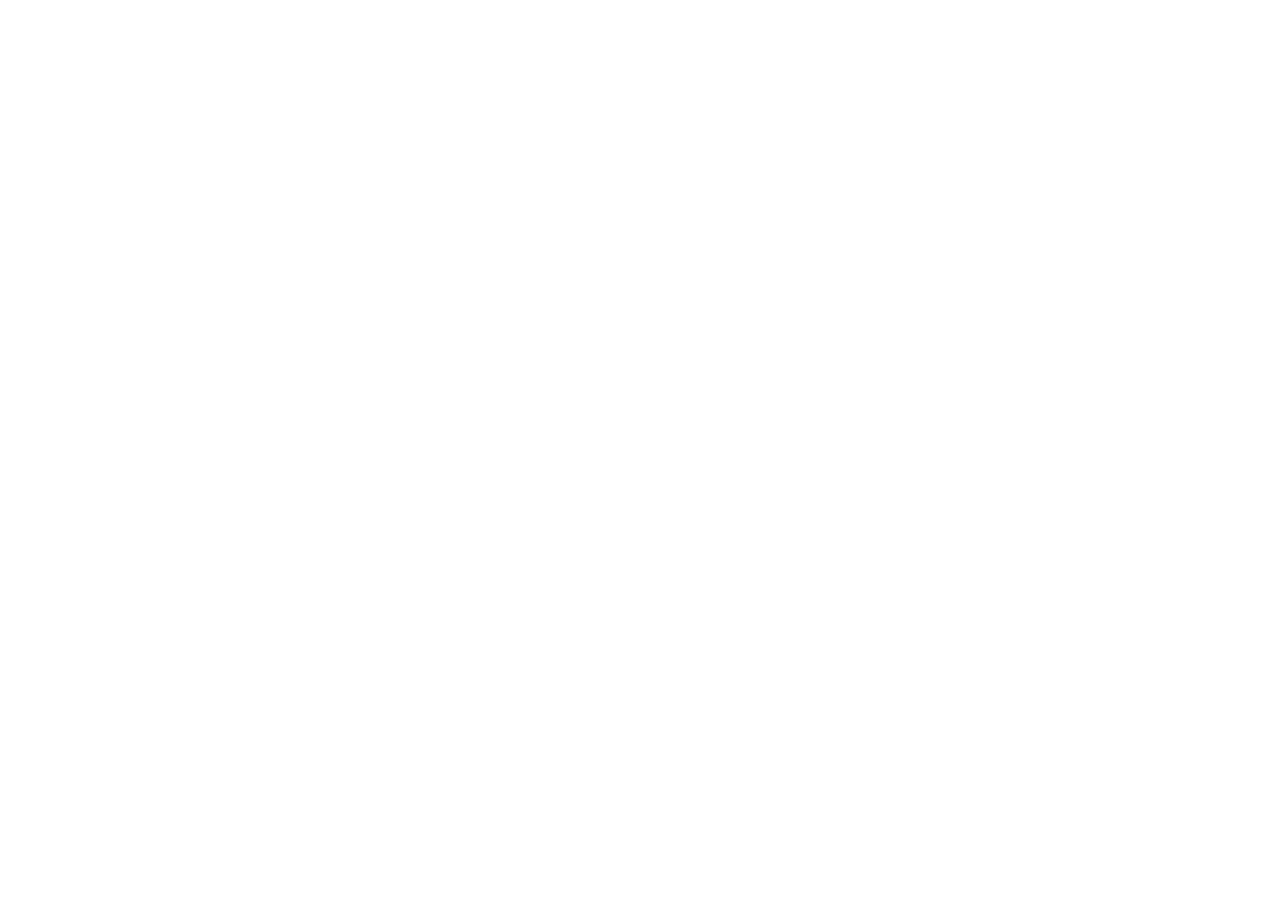
==== index.html @ 38465adb "project" ====
<!DOCTYPE html>
<html lang="en">
<head>
    <meta charset="UTF-8">
    <meta http-equiv="X-UA-Compatible" content="IE=edge">
    <meta name="viewport" content="width=device-width, initial-scale=1.0">
    <title>Document</title>
</head>
<body>
    
</body>
</html>
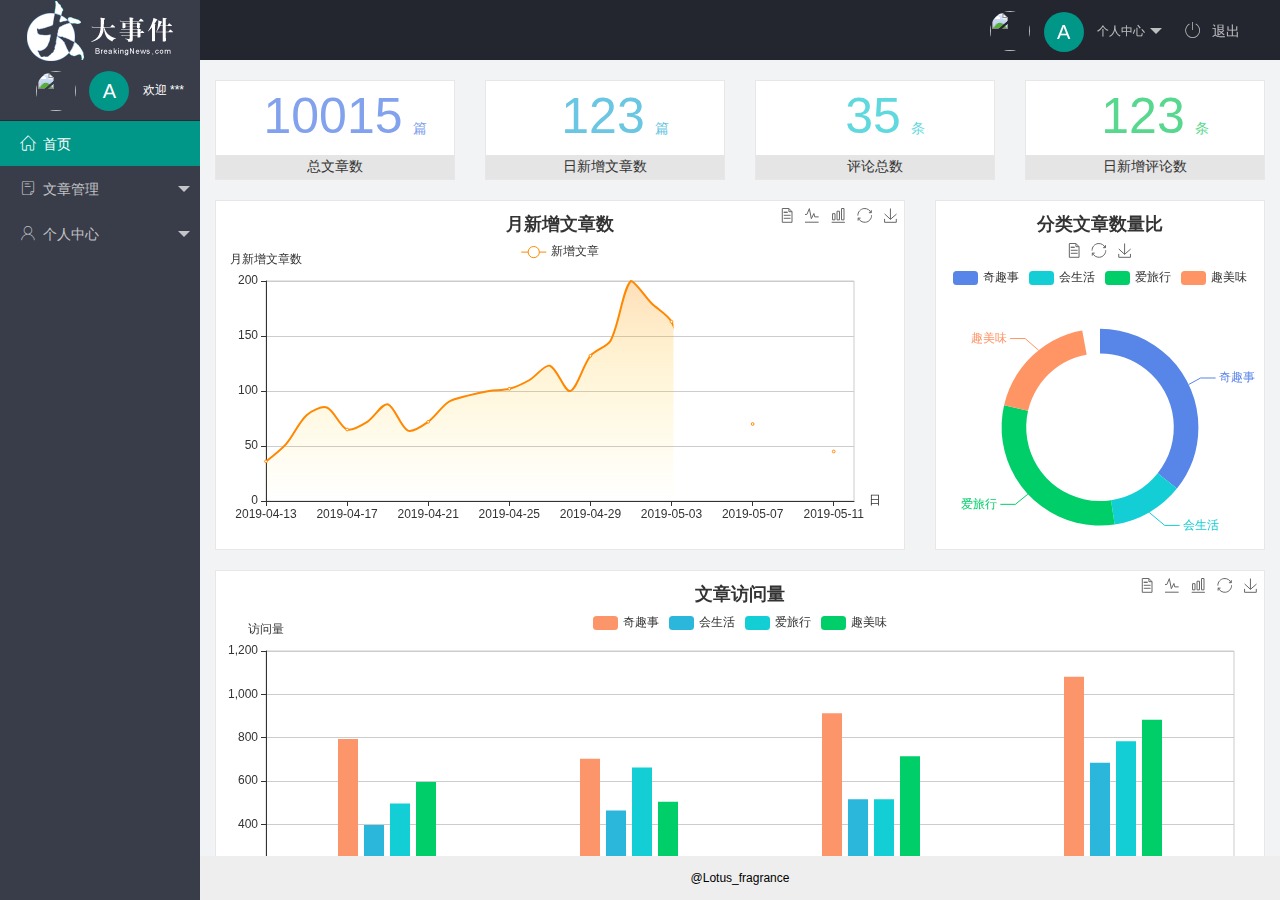
==== commit 6416d04b: "完成了主页功能的开发" ====
--- a/index.html
+++ b/index.html
@@ -1,12 +1,91 @@
 <!DOCTYPE html>
 <html lang="en">
+
 <head>
     <meta charset="UTF-8">
     <meta http-equiv="X-UA-Compatible" content="IE=edge">
     <meta name="viewport" content="width=device-width, initial-scale=1.0">
     <title>Document</title>
+    <link rel="stylesheet" href="./assets/lib/layui/css/layui.css">
+    <link rel="stylesheet" href="./assets/css/index.css">
+    <link rel="stylesheet" href="./assets/fonts/iconfont.css">
 </head>
+
 <body>
-    
+    <div class="layui-layout layui-layout-admin">
+        <div class="layui-header">
+            <div class="layui-logo layui-hide-xs layui-bg-black">
+                <img src="./assets/images/logo.png" alt="">
+            </div>
+            <ul class="layui-nav layui-layout-right">
+                <li class="layui-nav-item layui-hide layui-show-md-inline-block">
+                    <a href="javascript:;" class="userinfo">
+                        <img src="//tva1.sinaimg.cn/crop.0.0.118.118.180/5db11ff4gw1e77d3nqrv8j203b03cweg.jpg"
+                            class="layui-nav-img">
+                        <span class="text-avatar">A</span>
+                        个人中心
+                    </a>
+                    <dl class="layui-nav-child">
+                        <dd><a href="">基本资料</a></dd>
+                        <dd><a href="">更换图像</a></dd>
+                        <dd><a href="">重置密码</a></dd>
+                    </dl>
+                </li>
+                <li class="layui-nav-item" lay-header-event="menuRight" lay-unselect>
+                    <a href="javascript:;" id="rem_login">
+                        <span class="iconfont icon-tuichu"></span>
+                        退出
+                    </a>
+                </li>
+            </ul>
+        </div>
+        <div class="layui-side layui-bg-black">
+            <div class="layui-side-scroll">
+                <!-- 左侧导航区域（可配合layui已有的垂直导航） -->
+                <div class="userinfo">
+                    <img src="http://t.cn/RCzsdCq" class="layui-nav-img" />
+                    <span class="text-avatar">A</span>
+                    <span id="welcome">欢迎 ***</span>
+                </div>
+                <ul class="layui-nav layui-nav-tree" lay-shrink="all">
+                    <li class="layui-nav-item layui-this"><a href="./home/dashboard.html" target="fm"><span
+                                class="iconfont icon-home"></span>首页</a>
+                    </li>
+                    <li class="layui-nav-item">
+                        <a class="" href="javascript:;"><span class="iconfont icon-16"></span>文章管理</a>
+                        <dl class="layui-nav-child">
+                            <dd><a href="javascript:;"><i class="layui-icon layui-icon-app"></i>文章分类</a></dd>
+                            <dd><a href="javascript:;"><i class="layui-icon layui-icon-app"></i>文章列表</a></dd>
+                            <dd><a href="javascript:;"><i class="layui-icon layui-icon-app"></i>发布文章</a></dd>
+                        </dl>
+                    </li>
+                    <li class="layui-nav-item">
+                        <a href="javascript:;"><span class="iconfont icon-user"></span>个人中心</a>
+                        <dl class="layui-nav-child">
+                            <dd><a href="javascript:;"><i class="layui-icon layui-icon-app"></i>基本资料</a></dd>
+                            <dd><a href="javascript:;"><i class="layui-icon layui-icon-app"></i>更换图像</a></dd>
+                            <dd><a href="javascript:;"><i class="layui-icon layui-icon-app"></i>重置密码</a></dd>
+
+                        </dl>
+                    </li>
+                </ul>
+            </div>
+        </div>
+
+        <div class="layui-body">
+            <!-- 内容主体区域 -->
+            <iframe name="fm" src="./home/dashboard.html" frameborder="0"></iframe>
+        </div>
+
+        <div class="layui-footer">
+            <!-- 底部固定区域 -->
+            @Lotus_fragrance
+        </div>
+    </div>
+    <script src="./assets/lib/layui/layui.all.js"></script>
+    <script src="./assets/lib/jquery.js"></script>
+    <script src="./assets/js/baseAPI.js"></script>
+    <script src="./assets/js/index.js"></script>
 </body>
+
 </html>--- a/assets/lib/layui/css/layui.css
+++ b/assets/lib/layui/css/layui.css
@@ -0,0 +1,2 @@
+/** layui-v2.5.5 MIT License By https://www.layui.com */
+ .layui-inline,img{display:inline-block;vertical-align:middle}h1,h2,h3,h4,h5,h6{font-weight:400}.layui-edge,.layui-header,.layui-inline,.layui-main{position:relative}.layui-body,.layui-edge,.layui-elip{overflow:hidden}.layui-btn,.layui-edge,.layui-inline,img{vertical-align:middle}.layui-btn,.layui-disabled,.layui-icon,.layui-unselect{-moz-user-select:none;-webkit-user-select:none;-ms-user-select:none}.layui-elip,.layui-form-checkbox span,.layui-form-pane .layui-form-label{text-overflow:ellipsis;white-space:nowrap}.layui-breadcrumb,.layui-tree-btnGroup{visibility:hidden}blockquote,body,button,dd,div,dl,dt,form,h1,h2,h3,h4,h5,h6,input,li,ol,p,pre,td,textarea,th,ul{margin:0;padding:0;-webkit-tap-highlight-color:rgba(0,0,0,0)}a:active,a:hover{outline:0}img{border:none}li{list-style:none}table{border-collapse:collapse;border-spacing:0}h4,h5,h6{font-size:100%}button,input,optgroup,option,select,textarea{font-family:inherit;font-size:inherit;font-style:inherit;font-weight:inherit;outline:0}pre{white-space:pre-wrap;white-space:-moz-pre-wrap;white-space:-pre-wrap;white-space:-o-pre-wrap;word-wrap:break-word}body{line-height:24px;font:14px Helvetica Neue,Helvetica,PingFang SC,Tahoma,Arial,sans-serif}hr{height:1px;margin:10px 0;border:0;clear:both}a{color:#333;text-decoration:none}a:hover{color:#777}a cite{font-style:normal;*cursor:pointer}.layui-border-box,.layui-border-box *{box-sizing:border-box}.layui-box,.layui-box *{box-sizing:content-box}.layui-clear{clear:both;*zoom:1}.layui-clear:after{content:'\20';clear:both;*zoom:1;display:block;height:0}.layui-inline{*display:inline;*zoom:1}.layui-edge{display:inline-block;width:0;height:0;border-width:6px;border-style:dashed;border-color:transparent}.layui-edge-top{top:-4px;border-bottom-color:#999;border-bottom-style:solid}.layui-edge-right{border-left-color:#999;border-left-style:solid}.layui-edge-bottom{top:2px;border-top-color:#999;border-top-style:solid}.layui-edge-left{border-right-color:#999;border-right-style:solid}.layui-disabled,.layui-disabled:hover{color:#d2d2d2!important;cursor:not-allowed!important}.layui-circle{border-radius:100%}.layui-show{display:block!important}.layui-hide{display:none!important}@font-face{font-family:layui-icon;src:url(../font/iconfont.eot?v=250);src:url(../font/iconfont.eot?v=250#iefix) format('embedded-opentype'),url(../font/iconfont.woff2?v=250) format('woff2'),url(../font/iconfont.woff?v=250) format('woff'),url(../font/iconfont.ttf?v=250) format('truetype'),url(../font/iconfont.svg?v=250#layui-icon) format('svg')}.layui-icon{font-family:layui-icon!important;font-size:16px;font-style:normal;-webkit-font-smoothing:antialiased;-moz-osx-font-smoothing:grayscale}.layui-icon-reply-fill:before{content:"\e611"}.layui-icon-set-fill:before{content:"\e614"}.layui-icon-menu-fill:before{content:"\e60f"}.layui-icon-search:before{content:"\e615"}.layui-icon-share:before{content:"\e641"}.layui-icon-set-sm:before{content:"\e620"}.layui-icon-engine:before{content:"\e628"}.layui-icon-close:before{content:"\1006"}.layui-icon-close-fill:before{content:"\1007"}.layui-icon-chart-screen:before{content:"\e629"}.layui-icon-star:before{content:"\e600"}.layui-icon-circle-dot:before{content:"\e617"}.layui-icon-chat:before{content:"\e606"}.layui-icon-release:before{content:"\e609"}.layui-icon-list:before{content:"\e60a"}.layui-icon-chart:before{content:"\e62c"}.layui-icon-ok-circle:before{content:"\1005"}.layui-icon-layim-theme:before{content:"\e61b"}.layui-icon-table:before{content:"\e62d"}.layui-icon-right:before{content:"\e602"}.layui-icon-left:before{content:"\e603"}.layui-icon-cart-simple:before{content:"\e698"}.layui-icon-face-cry:before{content:"\e69c"}.layui-icon-face-smile:before{content:"\e6af"}.layui-icon-survey:before{content:"\e6b2"}.layui-icon-tree:before{content:"\e62e"}.layui-icon-upload-circle:before{content:"\e62f"}.layui-icon-add-circle:before{content:"\e61f"}.layui-icon-download-circle:before{content:"\e601"}.layui-icon-templeate-1:before{content:"\e630"}.layui-icon-util:before{content:"\e631"}.layui-icon-face-surprised:before{content:"\e664"}.layui-icon-edit:before{content:"\e642"}.layui-icon-speaker:before{content:"\e645"}.layui-icon-down:before{content:"\e61a"}.layui-icon-file:before{content:"\e621"}.layui-icon-layouts:before{content:"\e632"}.layui-icon-rate-half:before{content:"\e6c9"}.layui-icon-add-circle-fine:before{content:"\e608"}.layui-icon-prev-circle:before{content:"\e633"}.layui-icon-read:before{content:"\e705"}.layui-icon-404:before{content:"\e61c"}.layui-icon-carousel:before{content:"\e634"}.layui-icon-help:before{content:"\e607"}.layui-icon-code-circle:before{content:"\e635"}.layui-icon-water:before{content:"\e636"}.layui-icon-username:before{content:"\e66f"}.layui-icon-find-fill:before{content:"\e670"}.layui-icon-about:before{content:"\e60b"}.layui-icon-location:before{content:"\e715"}.layui-icon-up:before{content:"\e619"}.layui-icon-pause:before{content:"\e651"}.layui-icon-date:before{content:"\e637"}.layui-icon-layim-uploadfile:before{content:"\e61d"}.layui-icon-delete:before{content:"\e640"}.layui-icon-play:before{content:"\e652"}.layui-icon-top:before{content:"\e604"}.layui-icon-friends:before{content:"\e612"}.layui-icon-refresh-3:before{content:"\e9aa"}.layui-icon-ok:before{content:"\e605"}.layui-icon-layer:before{content:"\e638"}.layui-icon-face-smile-fine:before{content:"\e60c"}.layui-icon-dollar:before{content:"\e659"}.layui-icon-group:before{content:"\e613"}.layui-icon-layim-download:before{content:"\e61e"}.layui-icon-picture-fine:before{content:"\e60d"}.layui-icon-link:before{content:"\e64c"}.layui-icon-diamond:before{content:"\e735"}.layui-icon-log:before{content:"\e60e"}.layui-icon-rate-solid:before{content:"\e67a"}.layui-icon-fonts-del:before{content:"\e64f"}.layui-icon-unlink:before{content:"\e64d"}.layui-icon-fonts-clear:before{content:"\e639"}.layui-icon-triangle-r:before{content:"\e623"}.layui-icon-circle:before{content:"\e63f"}.layui-icon-radio:before{content:"\e643"}.layui-icon-align-center:before{content:"\e647"}.layui-icon-align-right:before{content:"\e648"}.layui-icon-align-left:before{content:"\e649"}.layui-icon-loading-1:before{content:"\e63e"}.layui-icon-return:before{content:"\e65c"}.layui-icon-fonts-strong:before{content:"\e62b"}.layui-icon-upload:before{content:"\e67c"}.layui-icon-dialogue:before{content:"\e63a"}.layui-icon-video:before{content:"\e6ed"}.layui-icon-headset:before{content:"\e6fc"}.layui-icon-cellphone-fine:before{content:"\e63b"}.layui-icon-add-1:before{content:"\e654"}.layui-icon-face-smile-b:before{content:"\e650"}.layui-icon-fonts-html:before{content:"\e64b"}.layui-icon-form:before{content:"\e63c"}.layui-icon-cart:before{content:"\e657"}.layui-icon-camera-fill:before{content:"\e65d"}.layui-icon-tabs:before{content:"\e62a"}.layui-icon-fonts-code:before{content:"\e64e"}.layui-icon-fire:before{content:"\e756"}.layui-icon-set:before{content:"\e716"}.layui-icon-fonts-u:before{content:"\e646"}.layui-icon-triangle-d:before{content:"\e625"}.layui-icon-tips:before{content:"\e702"}.layui-icon-picture:before{content:"\e64a"}.layui-icon-more-vertical:before{content:"\e671"}.layui-icon-flag:before{content:"\e66c"}.layui-icon-loading:before{content:"\e63d"}.layui-icon-fonts-i:before{content:"\e644"}.layui-icon-refresh-1:before{content:"\e666"}.layui-icon-rmb:before{content:"\e65e"}.layui-icon-home:before{content:"\e68e"}.layui-icon-user:before{content:"\e770"}.layui-icon-notice:before{content:"\e667"}.layui-icon-login-weibo:before{content:"\e675"}.layui-icon-voice:before{content:"\e688"}.layui-icon-upload-drag:before{content:"\e681"}.layui-icon-login-qq:before{content:"\e676"}.layui-icon-snowflake:before{content:"\e6b1"}.layui-icon-file-b:before{content:"\e655"}.layui-icon-template:before{content:"\e663"}.layui-icon-auz:before{content:"\e672"}.layui-icon-console:before{content:"\e665"}.layui-icon-app:before{content:"\e653"}.layui-icon-prev:before{content:"\e65a"}.layui-icon-website:before{content:"\e7ae"}.layui-icon-next:before{content:"\e65b"}.layui-icon-component:before{content:"\e857"}.layui-icon-more:before{content:"\e65f"}.layui-icon-login-wechat:before{content:"\e677"}.layui-icon-shrink-right:before{content:"\e668"}.layui-icon-spread-left:before{content:"\e66b"}.layui-icon-camera:before{content:"\e660"}.layui-icon-note:before{content:"\e66e"}.layui-icon-refresh:before{content:"\e669"}.layui-icon-female:before{content:"\e661"}.layui-icon-male:before{content:"\e662"}.layui-icon-password:before{content:"\e673"}.layui-icon-senior:before{content:"\e674"}.layui-icon-theme:before{content:"\e66a"}.layui-icon-tread:before{content:"\e6c5"}.layui-icon-praise:before{content:"\e6c6"}.layui-icon-star-fill:before{content:"\e658"}.layui-icon-rate:before{content:"\e67b"}.layui-icon-template-1:before{content:"\e656"}.layui-icon-vercode:before{content:"\e679"}.layui-icon-cellphone:before{content:"\e678"}.layui-icon-screen-full:before{content:"\e622"}.layui-icon-screen-restore:before{content:"\e758"}.layui-icon-cols:before{content:"\e610"}.layui-icon-export:before{content:"\e67d"}.layui-icon-print:before{content:"\e66d"}.layui-icon-slider:before{content:"\e714"}.layui-icon-addition:before{content:"\e624"}.layui-icon-subtraction:before{content:"\e67e"}.layui-icon-service:before{content:"\e626"}.layui-icon-transfer:before{content:"\e691"}.layui-main{width:1140px;margin:0 auto}.layui-header{z-index:1000;height:60px}.layui-header a:hover{transition:all .5s;-webkit-transition:all .5s}.layui-side{position:fixed;left:0;top:0;bottom:0;z-index:999;width:200px;overflow-x:hidden}.layui-side-scroll{position:relative;width:220px;height:100%;overflow-x:hidden}.layui-body{position:absolute;left:200px;right:0;top:0;bottom:0;z-index:998;width:auto;overflow-y:auto;box-sizing:border-box}.layui-layout-body{overflow:hidden}.layui-layout-admin .layui-header{background-color:#23262E}.layui-layout-admin .layui-side{top:60px;width:200px;overflow-x:hidden}.layui-layout-admin .layui-body{position:fixed;top:60px;bottom:44px}.layui-layout-admin .layui-main{width:auto;margin:0 15px}.layui-layout-admin .layui-footer{position:fixed;left:200px;right:0;bottom:0;height:44px;line-height:44px;padding:0 15px;background-color:#eee}.layui-layout-admin .layui-logo{position:absolute;left:0;top:0;width:200px;height:100%;line-height:60px;text-align:center;color:#009688;font-size:16px}.layui-layout-admin .layui-header .layui-nav{background:0 0}.layui-layout-left{position:absolute!important;left:200px;top:0}.layui-layout-right{position:absolute!important;right:0;top:0}.layui-container{position:relative;margin:0 auto;padding:0 15px;box-sizing:border-box}.layui-fluid{position:relative;margin:0 auto;padding:0 15px}.layui-row:after,.layui-row:before{content:'';display:block;clear:both}.layui-col-lg1,.layui-col-lg10,.layui-col-lg11,.layui-col-lg12,.layui-col-lg2,.layui-col-lg3,.layui-col-lg4,.layui-col-lg5,.layui-col-lg6,.layui-col-lg7,.layui-col-lg8,.layui-col-lg9,.layui-col-md1,.layui-col-md10,.layui-col-md11,.layui-col-md12,.layui-col-md2,.layui-col-md3,.layui-col-md4,.layui-col-md5,.layui-col-md6,.layui-col-md7,.layui-col-md8,.layui-col-md9,.layui-col-sm1,.layui-col-sm10,.layui-col-sm11,.layui-col-sm12,.layui-col-sm2,.layui-col-sm3,.layui-col-sm4,.layui-col-sm5,.layui-col-sm6,.layui-col-sm7,.layui-col-sm8,.layui-col-sm9,.layui-col-xs1,.layui-col-xs10,.layui-col-xs11,.layui-col-xs12,.layui-col-xs2,.layui-col-xs3,.layui-col-xs4,.layui-col-xs5,.layui-col-xs6,.layui-col-xs7,.layui-col-xs8,.layui-col-xs9{position:relative;display:block;box-sizing:border-box}.layui-col-xs1,.layui-col-xs10,.layui-col-xs11,.layui-col-xs12,.layui-col-xs2,.layui-col-xs3,.layui-col-xs4,.layui-col-xs5,.layui-col-xs6,.layui-col-xs7,.layui-col-xs8,.layui-col-xs9{float:left}.layui-col-xs1{width:8.33333333%}.layui-col-xs2{width:16.66666667%}.layui-col-xs3{width:25%}.layui-col-xs4{width:33.33333333%}.layui-col-xs5{width:41.66666667%}.layui-col-xs6{width:50%}.layui-col-xs7{width:58.33333333%}.layui-col-xs8{width:66.66666667%}.layui-col-xs9{width:75%}.layui-col-xs10{width:83.33333333%}.layui-col-xs11{width:91.66666667%}.layui-col-xs12{width:100%}.layui-col-xs-offset1{margin-left:8.33333333%}.layui-col-xs-offset2{margin-left:16.66666667%}.layui-col-xs-offset3{margin-left:25%}.layui-col-xs-offset4{margin-left:33.33333333%}.layui-col-xs-offset5{margin-left:41.66666667%}.layui-col-xs-offset6{margin-left:50%}.layui-col-xs-offset7{margin-left:58.33333333%}.layui-col-xs-offset8{margin-left:66.66666667%}.layui-col-xs-offset9{margin-left:75%}.layui-col-xs-offset10{margin-left:83.33333333%}.layui-col-xs-offset11{margin-left:91.66666667%}.layui-col-xs-offset12{margin-left:100%}@media screen and (max-width:768px){.layui-hide-xs{display:none!important}.layui-show-xs-block{display:block!important}.layui-show-xs-inline{display:inline!important}.layui-show-xs-inline-block{display:inline-block!important}}@media screen and (min-width:768px){.layui-container{width:750px}.layui-hide-sm{display:none!important}.layui-show-sm-block{display:block!important}.layui-show-sm-inline{display:inline!important}.layui-show-sm-inline-block{display:inline-block!important}.layui-col-sm1,.layui-col-sm10,.layui-col-sm11,.layui-col-sm12,.layui-col-sm2,.layui-col-sm3,.layui-col-sm4,.layui-col-sm5,.layui-col-sm6,.layui-col-sm7,.layui-col-sm8,.layui-col-sm9{float:left}.layui-col-sm1{width:8.33333333%}.layui-col-sm2{width:16.66666667%}.layui-col-sm3{width:25%}.layui-col-sm4{width:33.33333333%}.layui-col-sm5{width:41.66666667%}.layui-col-sm6{width:50%}.layui-col-sm7{width:58.33333333%}.layui-col-sm8{width:66.66666667%}.layui-col-sm9{width:75%}.layui-col-sm10{width:83.33333333%}.layui-col-sm11{width:91.66666667%}.layui-col-sm12{width:100%}.layui-col-sm-offset1{margin-left:8.33333333%}.layui-col-sm-offset2{margin-left:16.66666667%}.layui-col-sm-offset3{margin-left:25%}.layui-col-sm-offset4{margin-left:33.33333333%}.layui-col-sm-offset5{margin-left:41.66666667%}.layui-col-sm-offset6{margin-left:50%}.layui-col-sm-offset7{margin-left:58.33333333%}.layui-col-sm-offset8{margin-left:66.66666667%}.layui-col-sm-offset9{margin-left:75%}.layui-col-sm-offset10{margin-left:83.33333333%}.layui-col-sm-offset11{margin-left:91.66666667%}.layui-col-sm-offset12{margin-left:100%}}@media screen and (min-width:992px){.layui-container{width:970px}.layui-hide-md{display:none!important}.layui-show-md-block{display:block!important}.layui-show-md-inline{display:inline!important}.layui-show-md-inline-block{display:inline-block!important}.layui-col-md1,.layui-col-md10,.layui-col-md11,.layui-col-md12,.layui-col-md2,.layui-col-md3,.layui-col-md4,.layui-col-md5,.layui-col-md6,.layui-col-md7,.layui-col-md8,.layui-col-md9{float:left}.layui-col-md1{width:8.33333333%}.layui-col-md2{width:16.66666667%}.layui-col-md3{width:25%}.layui-col-md4{width:33.33333333%}.layui-col-md5{width:41.66666667%}.layui-col-md6{width:50%}.layui-col-md7{width:58.33333333%}.layui-col-md8{width:66.66666667%}.layui-col-md9{width:75%}.layui-col-md10{width:83.33333333%}.layui-col-md11{width:91.66666667%}.layui-col-md12{width:100%}.layui-col-md-offset1{margin-left:8.33333333%}.layui-col-md-offset2{margin-left:16.66666667%}.layui-col-md-offset3{margin-left:25%}.layui-col-md-offset4{margin-left:33.33333333%}.layui-col-md-offset5{margin-left:41.66666667%}.layui-col-md-offset6{margin-left:50%}.layui-col-md-offset7{margin-left:58.33333333%}.layui-col-md-offset8{margin-left:66.66666667%}.layui-col-md-offset9{margin-left:75%}.layui-col-md-offset10{margin-left:83.33333333%}.layui-col-md-offset11{margin-left:91.66666667%}.layui-col-md-offset12{margin-left:100%}}@media screen and (min-width:1200px){.layui-container{width:1170px}.layui-hide-lg{display:none!important}.layui-show-lg-block{display:block!important}.layui-show-lg-inline{display:inline!important}.layui-show-lg-inline-block{display:inline-block!important}.layui-col-lg1,.layui-col-lg10,.layui-col-lg11,.layui-col-lg12,.layui-col-lg2,.layui-col-lg3,.layui-col-lg4,.layui-col-lg5,.layui-col-lg6,.layui-col-lg7,.layui-col-lg8,.layui-col-lg9{float:left}.layui-col-lg1{width:8.33333333%}.layui-col-lg2{width:16.66666667%}.layui-col-lg3{width:25%}.layui-col-lg4{width:33.33333333%}.layui-col-lg5{width:41.66666667%}.layui-col-lg6{width:50%}.layui-col-lg7{width:58.33333333%}.layui-col-lg8{width:66.66666667%}.layui-col-lg9{width:75%}.layui-col-lg10{width:83.33333333%}.layui-col-lg11{width:91.66666667%}.layui-col-lg12{width:100%}.layui-col-lg-offset1{margin-left:8.33333333%}.layui-col-lg-offset2{margin-left:16.66666667%}.layui-col-lg-offset3{margin-left:25%}.layui-col-lg-offset4{margin-left:33.33333333%}.layui-col-lg-offset5{margin-left:41.66666667%}.layui-col-lg-offset6{margin-left:50%}.layui-col-lg-offset7{margin-left:58.33333333%}.layui-col-lg-offset8{margin-left:66.66666667%}.layui-col-lg-offset9{margin-left:75%}.layui-col-lg-offset10{margin-left:83.33333333%}.layui-col-lg-offset11{margin-left:91.66666667%}.layui-col-lg-offset12{margin-left:100%}}.layui-col-space1{margin:-.5px}.layui-col-space1>*{padding:.5px}.layui-col-space3{margin:-1.5px}.layui-col-space3>*{padding:1.5px}.layui-col-space5{margin:-2.5px}.layui-col-space5>*{padding:2.5px}.layui-col-space8{margin:-3.5px}.layui-col-space8>*{padding:3.5px}.layui-col-space10{margin:-5px}.layui-col-space10>*{padding:5px}.layui-col-space12{margin:-6px}.layui-col-space12>*{padding:6px}.layui-col-space15{margin:-7.5px}.layui-col-space15>*{padding:7.5px}.layui-col-space18{margin:-9px}.layui-col-space18>*{padding:9px}.layui-col-space20{margin:-10px}.layui-col-space20>*{padding:10px}.layui-col-space22{margin:-11px}.layui-col-space22>*{padding:11px}.layui-col-space25{margin:-12.5px}.layui-col-space25>*{padding:12.5px}.layui-col-space30{margin:-15px}.layui-col-space30>*{padding:15px}.layui-btn,.layui-input,.layui-select,.layui-textarea,.layui-upload-button{outline:0;-webkit-appearance:none;transition:all .3s;-webkit-transition:all .3s;box-sizing:border-box}.layui-elem-quote{margin-bottom:10px;padding:15px;line-height:22px;border-left:5px solid #009688;border-radius:0 2px 2px 0;background-color:#f2f2f2}.layui-quote-nm{border-style:solid;border-width:1px 1px 1px 5px;background:0 0}.layui-elem-field{margin-bottom:10px;padding:0;border-width:1px;border-style:solid}.layui-elem-field legend{margin-left:20px;padding:0 10px;font-size:20px;font-weight:300}.layui-field-title{margin:10px 0 20px;border-width:1px 0 0}.layui-field-box{padding:10px 15px}.layui-field-title .layui-field-box{padding:10px 0}.layui-progress{position:relative;height:6px;border-radius:20px;background-color:#e2e2e2}.layui-progress-bar{position:absolute;left:0;top:0;width:0;max-width:100%;height:6px;border-radius:20px;text-align:right;background-color:#5FB878;transition:all .3s;-webkit-transition:all .3s}.layui-progress-big,.layui-progress-big .layui-progress-bar{height:18px;line-height:18px}.layui-progress-text{position:relative;top:-20px;line-height:18px;font-size:12px;color:#666}.layui-progress-big .layui-progress-text{position:static;padding:0 10px;color:#fff}.layui-collapse{border-width:1px;border-style:solid;border-radius:2px}.layui-colla-content,.layui-colla-item{border-top-width:1px;border-top-style:solid}.layui-colla-item:first-child{border-top:none}.layui-colla-title{position:relative;height:42px;line-height:42px;padding:0 15px 0 35px;color:#333;background-color:#f2f2f2;cursor:pointer;font-size:14px;overflow:hidden}.layui-colla-content{display:none;padding:10px 15px;line-height:22px;color:#666}.layui-colla-icon{position:absolute;left:15px;top:0;font-size:14px}.layui-card{margin-bottom:15px;border-radius:2px;background-color:#fff;box-shadow:0 1px 2px 0 rgba(0,0,0,.05)}.layui-card:last-child{margin-bottom:0}.layui-card-header{position:relative;height:42px;line-height:42px;padding:0 15px;border-bottom:1px solid #f6f6f6;color:#333;border-radius:2px 2px 0 0;font-size:14px}.layui-bg-black,.layui-bg-blue,.layui-bg-cyan,.layui-bg-green,.layui-bg-orange,.layui-bg-red{color:#fff!important}.layui-card-body{position:relative;padding:10px 15px;line-height:24px}.layui-card-body[pad15]{padding:15px}.layui-card-body[pad20]{padding:20px}.layui-card-body .layui-table{margin:5px 0}.layui-card .layui-tab{margin:0}.layui-panel-window{position:relative;padding:15px;border-radius:0;border-top:5px solid #E6E6E6;background-color:#fff}.layui-auxiliar-moving{position:fixed;left:0;right:0;top:0;bottom:0;width:100%;height:100%;background:0 0;z-index:9999999999}.layui-form-label,.layui-form-mid,.layui-form-select,.layui-input-block,.layui-input-inline,.layui-textarea{position:relative}.layui-bg-red{background-color:#FF5722!important}.layui-bg-orange{background-color:#FFB800!important}.layui-bg-green{background-color:#009688!important}.layui-bg-cyan{background-color:#2F4056!important}.layui-bg-blue{background-color:#1E9FFF!important}.layui-bg-black{background-color:#393D49!important}.layui-bg-gray{background-color:#eee!important;color:#666!important}.layui-badge-rim,.layui-colla-content,.layui-colla-item,.layui-collapse,.layui-elem-field,.layui-form-pane .layui-form-item[pane],.layui-form-pane .layui-form-label,.layui-input,.layui-layedit,.layui-layedit-tool,.layui-quote-nm,.layui-select,.layui-tab-bar,.layui-tab-card,.layui-tab-title,.layui-tab-title .layui-this:after,.layui-textarea{border-color:#e6e6e6}.layui-timeline-item:before,hr{background-color:#e6e6e6}.layui-text{line-height:22px;font-size:14px;color:#666}.layui-text h1,.layui-text h2,.layui-text h3{font-weight:500;color:#333}.layui-text h1{font-size:30px}.layui-text h2{font-size:24px}.layui-text h3{font-size:18px}.layui-text a:not(.layui-btn){color:#01AAED}.layui-text a:not(.layui-btn):hover{text-decoration:underline}.layui-text ul{padding:5px 0 5px 15px}.layui-text ul li{margin-top:5px;list-style-type:disc}.layui-text em,.layui-word-aux{color:#999!important;padding:0 5px!important}.layui-btn{display:inline-block;height:38px;line-height:38px;padding:0 18px;background-color:#009688;color:#fff;white-space:nowrap;text-align:center;font-size:14px;border:none;border-radius:2px;cursor:pointer}.layui-btn:hover{opacity:.8;filter:alpha(opacity=80);color:#fff}.layui-btn:active{opacity:1;filter:alpha(opacity=100)}.layui-btn+.layui-btn{margin-left:10px}.layui-btn-container{font-size:0}.layui-btn-container .layui-btn{margin-right:10px;margin-bottom:10px}.layui-btn-container .layui-btn+.layui-btn{margin-left:0}.layui-table .layui-btn-container .layui-btn{margin-bottom:9px}.layui-btn-radius{border-radius:100px}.layui-btn .layui-icon{margin-right:3px;font-size:18px;vertical-align:bottom;vertical-align:middle\9}.layui-btn-primary{border:1px solid #C9C9C9;background-color:#fff;color:#555}.layui-btn-primary:hover{border-color:#009688;color:#333}.layui-btn-normal{background-color:#1E9FFF}.layui-btn-warm{background-color:#FFB800}.layui-btn-danger{background-color:#FF5722}.layui-btn-checked{background-color:#5FB878}.layui-btn-disabled,.layui-btn-disabled:active,.layui-btn-disabled:hover{border:1px solid #e6e6e6;background-color:#FBFBFB;color:#C9C9C9;cursor:not-allowed;opacity:1}.layui-btn-lg{height:44px;line-height:44px;padding:0 25px;font-size:16px}.layui-btn-sm{height:30px;line-height:30px;padding:0 10px;font-size:12px}.layui-btn-sm i{font-size:16px!important}.layui-btn-xs{height:22px;line-height:22px;padding:0 5px;font-size:12px}.layui-btn-xs i{font-size:14px!important}.layui-btn-group{display:inline-block;vertical-align:middle;font-size:0}.layui-btn-group .layui-btn{margin-left:0!important;margin-right:0!important;border-left:1px solid rgba(255,255,255,.5);border-radius:0}.layui-btn-group .layui-btn-primary{border-left:none}.layui-btn-group .layui-btn-primary:hover{border-color:#C9C9C9;color:#009688}.layui-btn-group .layui-btn:first-child{border-left:none;border-radius:2px 0 0 2px}.layui-btn-group .layui-btn-primary:first-child{border-left:1px solid #c9c9c9}.layui-btn-group .layui-btn:last-child{border-radius:0 2px 2px 0}.layui-btn-group .layui-btn+.layui-btn{margin-left:0}.layui-btn-group+.layui-btn-group{margin-left:10px}.layui-btn-fluid{width:100%}.layui-input,.layui-select,.layui-textarea{height:38px;line-height:1.3;line-height:38px\9;border-width:1px;border-style:solid;background-color:#fff;border-radius:2px}.layui-input::-webkit-input-placeholder,.layui-select::-webkit-input-placeholder,.layui-textarea::-webkit-input-placeholder{line-height:1.3}.layui-input,.layui-textarea{display:block;width:100%;padding-left:10px}.layui-input:hover,.layui-textarea:hover{border-color:#D2D2D2!important}.layui-input:focus,.layui-textarea:focus{border-color:#C9C9C9!important}.layui-textarea{min-height:100px;height:auto;line-height:20px;padding:6px 10px;resize:vertical}.layui-select{padding:0 10px}.layui-form input[type=checkbox],.layui-form input[type=radio],.layui-form select{display:none}.layui-form [lay-ignore]{display:initial}.layui-form-item{margin-bottom:15px;clear:both;*zoom:1}.layui-form-item:after{content:'\20';clear:both;*zoom:1;display:block;height:0}.layui-form-label{float:left;display:block;padding:9px 15px;width:80px;font-weight:400;line-height:20px;text-align:right}.layui-form-label-col{display:block;float:none;padding:9px 0;line-height:20px;text-align:left}.layui-form-item .layui-inline{margin-bottom:5px;margin-right:10px}.layui-input-block{margin-left:110px;min-height:36px}.layui-input-inline{display:inline-block;vertical-align:middle}.layui-form-item .layui-input-inline{float:left;width:190px;margin-right:10px}.layui-form-text .layui-input-inline{width:auto}.layui-form-mid{float:left;display:block;padding:9px 0!important;line-height:20px;margin-right:10px}.layui-form-danger+.layui-form-select .layui-input,.layui-form-danger:focus{border-color:#FF5722!important}.layui-form-select .layui-input{padding-right:30px;cursor:pointer}.layui-form-select .layui-edge{position:absolute;right:10px;top:50%;margin-top:-3px;cursor:pointer;border-width:6px;border-top-color:#c2c2c2;border-top-style:solid;transition:all .3s;-webkit-transition:all .3s}.layui-form-select dl{display:none;position:absolute;left:0;top:42px;padding:5px 0;z-index:899;min-width:100%;border:1px solid #d2d2d2;max-height:300px;overflow-y:auto;background-color:#fff;border-radius:2px;box-shadow:0 2px 4px rgba(0,0,0,.12);box-sizing:border-box}.layui-form-select dl dd,.layui-form-select dl dt{padding:0 10px;line-height:36px;white-space:nowrap;overflow:hidden;text-overflow:ellipsis}.layui-form-select dl dt{font-size:12px;color:#999}.layui-form-select dl dd{cursor:pointer}.layui-form-select dl dd:hover{background-color:#f2f2f2;-webkit-transition:.5s all;transition:.5s all}.layui-form-select .layui-select-group dd{padding-left:20px}.layui-form-select dl dd.layui-select-tips{padding-left:10px!important;color:#999}.layui-form-select dl dd.layui-this{background-color:#5FB878;color:#fff}.layui-form-checkbox,.layui-form-select dl dd.layui-disabled{background-color:#fff}.layui-form-selected dl{display:block}.layui-form-checkbox,.layui-form-checkbox *,.layui-form-switch{display:inline-block;vertical-align:middle}.layui-form-selected .layui-edge{margin-top:-9px;-webkit-transform:rotate(180deg);transform:rotate(180deg);margin-top:-3px\9}:root .layui-form-selected .layui-edge{margin-top:-9px\0/IE9}.layui-form-selectup dl{top:auto;bottom:42px}.layui-select-none{margin:5px 0;text-align:center;color:#999}.layui-select-disabled .layui-disabled{border-color:#eee!important}.layui-select-disabled .layui-edge{border-top-color:#d2d2d2}.layui-form-checkbox{position:relative;height:30px;line-height:30px;margin-right:10px;padding-right:30px;cursor:pointer;font-size:0;-webkit-transition:.1s linear;transition:.1s linear;box-sizing:border-box}.layui-form-checkbox span{padding:0 10px;height:100%;font-size:14px;border-radius:2px 0 0 2px;background-color:#d2d2d2;color:#fff;overflow:hidden}.layui-form-checkbox:hover span{background-color:#c2c2c2}.layui-form-checkbox i{position:absolute;right:0;top:0;width:30px;height:28px;border:1px solid #d2d2d2;border-left:none;border-radius:0 2px 2px 0;color:#fff;font-size:20px;text-align:center}.layui-form-checkbox:hover i{border-color:#c2c2c2;color:#c2c2c2}.layui-form-checked,.layui-form-checked:hover{border-color:#5FB878}.layui-form-checked span,.layui-form-checked:hover span{background-color:#5FB878}.layui-form-checked i,.layui-form-checked:hover i{color:#5FB878}.layui-form-item .layui-form-checkbox{margin-top:4px}.layui-form-checkbox[lay-skin=primary]{height:auto!important;line-height:normal!important;min-width:18px;min-height:18px;border:none!important;margin-right:0;padding-left:28px;padding-right:0;background:0 0}.layui-form-checkbox[lay-skin=primary] span{padding-left:0;padding-right:15px;line-height:18px;background:0 0;color:#666}.layui-form-checkbox[lay-skin=primary] i{right:auto;left:0;width:16px;height:16px;line-height:16px;border:1px solid #d2d2d2;font-size:12px;border-radius:2px;background-color:#fff;-webkit-transition:.1s linear;transition:.1s linear}.layui-form-checkbox[lay-skin=primary]:hover i{border-color:#5FB878;color:#fff}.layui-form-checked[lay-skin=primary] i{border-color:#5FB878!important;background-color:#5FB878;color:#fff}.layui-checkbox-disbaled[lay-skin=primary] span{background:0 0!important;color:#c2c2c2}.layui-checkbox-disbaled[lay-skin=primary]:hover i{border-color:#d2d2d2}.layui-form-item .layui-form-checkbox[lay-skin=primary]{margin-top:10px}.layui-form-switch{position:relative;height:22px;line-height:22px;min-width:35px;padding:0 5px;margin-top:8px;border:1px solid #d2d2d2;border-radius:20px;cursor:pointer;background-color:#fff;-webkit-transition:.1s linear;transition:.1s linear}.layui-form-switch i{position:absolute;left:5px;top:3px;width:16px;height:16px;border-radius:20px;background-color:#d2d2d2;-webkit-transition:.1s linear;transition:.1s linear}.layui-form-switch em{position:relative;top:0;width:25px;margin-left:21px;padding:0!important;text-align:center!important;color:#999!important;font-style:normal!important;font-size:12px}.layui-form-onswitch{border-color:#5FB878;background-color:#5FB878}.layui-checkbox-disbaled,.layui-checkbox-disbaled i{border-color:#e2e2e2!important}.layui-form-onswitch i{left:100%;margin-left:-21px;background-color:#fff}.layui-form-onswitch em{margin-left:5px;margin-right:21px;color:#fff!important}.layui-checkbox-disbaled span{background-color:#e2e2e2!important}.layui-checkbox-disbaled:hover i{color:#fff!important}[lay-radio]{display:none}.layui-form-radio,.layui-form-radio *{display:inline-block;vertical-align:middle}.layui-form-radio{line-height:28px;margin:6px 10px 0 0;padding-right:10px;cursor:pointer;font-size:0}.layui-form-radio *{font-size:14px}.layui-form-radio>i{margin-right:8px;font-size:22px;color:#c2c2c2}.layui-form-radio>i:hover,.layui-form-radioed>i{color:#5FB878}.layui-radio-disbaled>i{color:#e2e2e2!important}.layui-form-pane .layui-form-label{width:110px;padding:8px 15px;height:38px;line-height:20px;border-width:1px;border-style:solid;border-radius:2px 0 0 2px;text-align:center;background-color:#FBFBFB;overflow:hidden;box-sizing:border-box}.layui-form-pane .layui-input-inline{margin-left:-1px}.layui-form-pane .layui-input-block{margin-left:110px;left:-1px}.layui-form-pane .layui-input{border-radius:0 2px 2px 0}.layui-form-pane .layui-form-text .layui-form-label{float:none;width:100%;border-radius:2px;box-sizing:border-box;text-align:left}.layui-form-pane .layui-form-text .layui-input-inline{display:block;margin:0;top:-1px;clear:both}.layui-form-pane .layui-form-text .layui-input-block{margin:0;left:0;top:-1px}.layui-form-pane .layui-form-text .layui-textarea{min-height:100px;border-radius:0 0 2px 2px}.layui-form-pane .layui-form-checkbox{margin:4px 0 4px 10px}.layui-form-pane .layui-form-radio,.layui-form-pane .layui-form-switch{margin-top:6px;margin-left:10px}.layui-form-pane .layui-form-item[pane]{position:relative;border-width:1px;border-style:solid}.layui-form-pane .layui-form-item[pane] .layui-form-label{position:absolute;left:0;top:0;height:100%;border-width:0 1px 0 0}.layui-form-pane .layui-form-item[pane] .layui-input-inline{margin-left:110px}@media screen and (max-width:450px){.layui-form-item .layui-form-label{text-overflow:ellipsis;overflow:hidden;white-space:nowrap}.layui-form-item .layui-inline{display:block;margin-right:0;margin-bottom:20px;clear:both}.layui-form-item .layui-inline:after{content:'\20';clear:both;display:block;height:0}.layui-form-item .layui-input-inline{display:block;float:none;left:-3px;width:auto;margin:0 0 10px 112px}.layui-form-item .layui-input-inline+.layui-form-mid{margin-left:110px;top:-5px;padding:0}.layui-form-item .layui-form-checkbox{margin-right:5px;margin-bottom:5px}}.layui-layedit{border-width:1px;border-style:solid;border-radius:2px}.layui-layedit-tool{padding:3px 5px;border-bottom-width:1px;border-bottom-style:solid;font-size:0}.layedit-tool-fixed{position:fixed;top:0;border-top:1px solid #e2e2e2}.layui-layedit-tool .layedit-tool-mid,.layui-layedit-tool .layui-icon{display:inline-block;vertical-align:middle;text-align:center;font-size:14px}.layui-layedit-tool .layui-icon{position:relative;width:32px;height:30px;line-height:30px;margin:3px 5px;color:#777;cursor:pointer;border-radius:2px}.layui-layedit-tool .layui-icon:hover{color:#393D49}.layui-layedit-tool .layui-icon:active{color:#000}.layui-layedit-tool .layedit-tool-active{background-color:#e2e2e2;color:#000}.layui-layedit-tool .layui-disabled,.layui-layedit-tool .layui-disabled:hover{color:#d2d2d2;cursor:not-allowed}.layui-layedit-tool .layedit-tool-mid{width:1px;height:18px;margin:0 10px;background-color:#d2d2d2}.layedit-tool-html{width:50px!important;font-size:30px!important}.layedit-tool-b,.layedit-tool-code,.layedit-tool-help{font-size:16px!important}.layedit-tool-d,.layedit-tool-face,.layedit-tool-image,.layedit-tool-unlink{font-size:18px!important}.layedit-tool-image input{position:absolute;font-size:0;left:0;top:0;width:100%;height:100%;opacity:.01;filter:Alpha(opacity=1);cursor:pointer}.layui-layedit-iframe iframe{display:block;width:100%}#LAY_layedit_code{overflow:hidden}.layui-laypage{display:inline-block;*display:inline;*zoom:1;vertical-align:middle;margin:10px 0;font-size:0}.layui-laypage>a:first-child,.layui-laypage>a:first-child em{border-radius:2px 0 0 2px}.layui-laypage>a:last-child,.layui-laypage>a:last-child em{border-radius:0 2px 2px 0}.layui-laypage>:first-child{margin-left:0!important}.layui-laypage>:last-child{margin-right:0!important}.layui-laypage a,.layui-laypage button,.layui-laypage input,.layui-laypage select,.layui-laypage span{border:1px solid #e2e2e2}.layui-laypage a,.layui-laypage span{display:inline-block;*display:inline;*zoom:1;vertical-align:middle;padding:0 15px;height:28px;line-height:28px;margin:0 -1px 5px 0;background-color:#fff;color:#333;font-size:12px}.layui-flow-more a *,.layui-laypage input,.layui-table-view select[lay-ignore]{display:inline-block}.layui-laypage a:hover{color:#009688}.layui-laypage em{font-style:normal}.layui-laypage .layui-laypage-spr{color:#999;font-weight:700}.layui-laypage a{text-decoration:none}.layui-laypage .layui-laypage-curr{position:relative}.layui-laypage .layui-laypage-curr em{position:relative;color:#fff}.layui-laypage .layui-laypage-curr .layui-laypage-em{position:absolute;left:-1px;top:-1px;padding:1px;width:100%;height:100%;background-color:#009688}.layui-laypage-em{border-radius:2px}.layui-laypage-next em,.layui-laypage-prev em{font-family:Sim sun;font-size:16px}.layui-laypage .layui-laypage-count,.layui-laypage .layui-laypage-limits,.layui-laypage .layui-laypage-refresh,.layui-laypage .layui-laypage-skip{margin-left:10px;margin-right:10px;padding:0;border:none}.layui-laypage .layui-laypage-limits,.layui-laypage .layui-laypage-refresh{vertical-align:top}.layui-laypage .layui-laypage-refresh i{font-size:18px;cursor:pointer}.layui-laypage select{height:22px;padding:3px;border-radius:2px;cursor:pointer}.layui-laypage .layui-laypage-skip{height:30px;line-height:30px;color:#999}.layui-laypage button,.layui-laypage input{height:30px;line-height:30px;border-radius:2px;vertical-align:top;background-color:#fff;box-sizing:border-box}.layui-laypage input{width:40px;margin:0 10px;padding:0 3px;text-align:center}.layui-laypage input:focus,.layui-laypage select:focus{border-color:#009688!important}.layui-laypage button{margin-left:10px;padding:0 10px;cursor:pointer}.layui-table,.layui-table-view{margin:10px 0}.layui-flow-more{margin:10px 0;text-align:center;color:#999;font-size:14px}.layui-flow-more a{height:32px;line-height:32px}.layui-flow-more a *{vertical-align:top}.layui-flow-more a cite{padding:0 20px;border-radius:3px;background-color:#eee;color:#333;font-style:normal}.layui-flow-more a cite:hover{opacity:.8}.layui-flow-more a i{font-size:30px;color:#737383}.layui-table{width:100%;background-color:#fff;color:#666}.layui-table tr{transition:all .3s;-webkit-transition:all .3s}.layui-table th{text-align:left;font-weight:400}.layui-table tbody tr:hover,.layui-table thead tr,.layui-table-click,.layui-table-header,.layui-table-hover,.layui-table-mend,.layui-table-patch,.layui-table-tool,.layui-table-total,.layui-table-total tr,.layui-table[lay-even] tr:nth-child(even){background-color:#f2f2f2}.layui-table td,.layui-table th,.layui-table-col-set,.layui-table-fixed-r,.layui-table-grid-down,.layui-table-header,.layui-table-page,.layui-table-tips-main,.layui-table-tool,.layui-table-total,.layui-table-view,.layui-table[lay-skin=line],.layui-table[lay-skin=row]{border-width:1px;border-style:solid;border-color:#e6e6e6}.layui-table td,.layui-table th{position:relative;padding:9px 15px;min-height:20px;line-height:20px;font-size:14px}.layui-table[lay-skin=line] td,.layui-table[lay-skin=line] th{border-width:0 0 1px}.layui-table[lay-skin=row] td,.layui-table[lay-skin=row] th{border-width:0 1px 0 0}.layui-table[lay-skin=nob] td,.layui-table[lay-skin=nob] th{border:none}.layui-table img{max-width:100px}.layui-table[lay-size=lg] td,.layui-table[lay-size=lg] th{padding:15px 30px}.layui-table-view .layui-table[lay-size=lg] .layui-table-cell{height:40px;line-height:40px}.layui-table[lay-size=sm] td,.layui-table[lay-size=sm] th{font-size:12px;padding:5px 10px}.layui-table-view .layui-table[lay-size=sm] .layui-table-cell{height:20px;line-height:20px}.layui-table[lay-data]{display:none}.layui-table-box{position:relative;overflow:hidden}.layui-table-view .layui-table{position:relative;width:auto;margin:0}.layui-table-view .layui-table[lay-skin=line]{border-width:0 1px 0 0}.layui-table-view .layui-table[lay-skin=row]{border-width:0 0 1px}.layui-table-view .layui-table td,.layui-table-view .layui-table th{padding:5px 0;border-top:none;border-left:none}.layui-table-view .layui-table th.layui-unselect .layui-table-cell span{cursor:pointer}.layui-table-view .layui-table td{cursor:default}.layui-table-view .layui-table td[data-edit=text]{cursor:text}.layui-table-view .layui-form-checkbox[lay-skin=primary] i{width:18px;height:18px}.layui-table-view .layui-form-radio{line-height:0;padding:0}.layui-table-view .layui-form-radio>i{margin:0;font-size:20px}.layui-table-init{position:absolute;left:0;top:0;width:100%;height:100%;text-align:center;z-index:110}.layui-table-init .layui-icon{position:absolute;left:50%;top:50%;margin:-15px 0 0 -15px;font-size:30px;color:#c2c2c2}.layui-table-header{border-width:0 0 1px;overflow:hidden}.layui-table-header .layui-table{margin-bottom:-1px}.layui-table-tool .layui-inline[lay-event]{position:relative;width:26px;height:26px;padding:5px;line-height:16px;margin-right:10px;text-align:center;color:#333;border:1px solid #ccc;cursor:pointer;-webkit-transition:.5s all;transition:.5s all}.layui-table-tool .layui-inline[lay-event]:hover{border:1px solid #999}.layui-table-tool-temp{padding-right:120px}.layui-table-tool-self{position:absolute;right:17px;top:10px}.layui-table-tool .layui-table-tool-self .layui-inline[lay-event]{margin:0 0 0 10px}.layui-table-tool-panel{position:absolute;top:29px;left:-1px;padding:5px 0;min-width:150px;min-height:40px;border:1px solid #d2d2d2;text-align:left;overflow-y:auto;background-color:#fff;box-shadow:0 2px 4px rgba(0,0,0,.12)}.layui-table-cell,.layui-table-tool-panel li{overflow:hidden;text-overflow:ellipsis;white-space:nowrap}.layui-table-tool-panel li{padding:0 10px;line-height:30px;-webkit-transition:.5s all;transition:.5s all}.layui-table-tool-panel li .layui-form-checkbox[lay-skin=primary]{width:100%;padding-left:28px}.layui-table-tool-panel li:hover{background-color:#f2f2f2}.layui-table-tool-panel li .layui-form-checkbox[lay-skin=primary] i{position:absolute;left:0;top:0}.layui-table-tool-panel li .layui-form-checkbox[lay-skin=primary] span{padding:0}.layui-table-tool .layui-table-tool-self .layui-table-tool-panel{left:auto;right:-1px}.layui-table-col-set{position:absolute;right:0;top:0;width:20px;height:100%;border-width:0 0 0 1px;background-color:#fff}.layui-table-sort{width:10px;height:20px;margin-left:5px;cursor:pointer!important}.layui-table-sort .layui-edge{position:absolute;left:5px;border-width:5px}.layui-table-sort .layui-table-sort-asc{top:3px;border-top:none;border-bottom-style:solid;border-bottom-color:#b2b2b2}.layui-table-sort .layui-table-sort-asc:hover{border-bottom-color:#666}.layui-table-sort .layui-table-sort-desc{bottom:5px;border-bottom:none;border-top-style:solid;border-top-color:#b2b2b2}.layui-table-sort .layui-table-sort-desc:hover{border-top-color:#666}.layui-table-sort[lay-sort=asc] .layui-table-sort-asc{border-bottom-color:#000}.layui-table-sort[lay-sort=desc] .layui-table-sort-desc{border-top-color:#000}.layui-table-cell{height:28px;line-height:28px;padding:0 15px;position:relative;box-sizing:border-box}.layui-table-cell .layui-form-checkbox[lay-skin=primary]{top:-1px;padding:0}.layui-table-cell .layui-table-link{color:#01AAED}.laytable-cell-checkbox,.laytable-cell-numbers,.laytable-cell-radio,.laytable-cell-space{padding:0;text-align:center}.layui-table-body{position:relative;overflow:auto;margin-right:-1px;margin-bottom:-1px}.layui-table-body .layui-none{line-height:26px;padding:15px;text-align:center;color:#999}.layui-table-fixed{position:absolute;left:0;top:0;z-index:101}.layui-table-fixed .layui-table-body{overflow:hidden}.layui-table-fixed-l{box-shadow:0 -1px 8px rgba(0,0,0,.08)}.layui-table-fixed-r{left:auto;right:-1px;border-width:0 0 0 1px;box-shadow:-1px 0 8px rgba(0,0,0,.08)}.layui-table-fixed-r .layui-table-header{position:relative;overflow:visible}.layui-table-mend{position:absolute;right:-49px;top:0;height:100%;width:50px}.layui-table-tool{position:relative;z-index:890;width:100%;min-height:50px;line-height:30px;padding:10px 15px;border-width:0 0 1px}.layui-table-tool .layui-btn-container{margin-bottom:-10px}.layui-table-page,.layui-table-total{border-width:1px 0 0;margin-bottom:-1px;overflow:hidden}.layui-table-page{position:relative;width:100%;padding:7px 7px 0;height:41px;font-size:12px;white-space:nowrap}.layui-table-page>div{height:26px}.layui-table-page .layui-laypage{margin:0}.layui-table-page .layui-laypage a,.layui-table-page .layui-laypage span{height:26px;line-height:26px;margin-bottom:10px;border:none;background:0 0}.layui-table-page .layui-laypage a,.layui-table-page .layui-laypage span.layui-laypage-curr{padding:0 12px}.layui-table-page .layui-laypage span{margin-left:0;padding:0}.layui-table-page .layui-laypage .layui-laypage-prev{margin-left:-7px!important}.layui-table-page .layui-laypage .layui-laypage-curr .layui-laypage-em{left:0;top:0;padding:0}.layui-table-page .layui-laypage button,.layui-table-page .layui-laypage input{height:26px;line-height:26px}.layui-table-page .layui-laypage input{width:40px}.layui-table-page .layui-laypage button{padding:0 10px}.layui-table-page select{height:18px}.layui-table-patch .layui-table-cell{padding:0;width:30px}.layui-table-edit{position:absolute;left:0;top:0;width:100%;height:100%;padding:0 14px 1px;border-radius:0;box-shadow:1px 1px 20px rgba(0,0,0,.15)}.layui-table-edit:focus{border-color:#5FB878!important}select.layui-table-edit{padding:0 0 0 10px;border-color:#C9C9C9}.layui-table-view .layui-form-checkbox,.layui-table-view .layui-form-radio,.layui-table-view .layui-form-switch{top:0;margin:0;box-sizing:content-box}.layui-table-view .layui-form-checkbox{top:-1px;height:26px;line-height:26px}.layui-table-view .layui-form-checkbox i{height:26px}.layui-table-grid .layui-table-cell{overflow:visible}.layui-table-grid-down{position:absolute;top:0;right:0;width:26px;height:100%;padding:5px 0;border-width:0 0 0 1px;text-align:center;background-color:#fff;color:#999;cursor:pointer}.layui-table-grid-down .layui-icon{position:absolute;top:50%;left:50%;margin:-8px 0 0 -8px}.layui-table-grid-down:hover{background-color:#fbfbfb}body .layui-table-tips .layui-layer-content{background:0 0;padding:0;box-shadow:0 1px 6px rgba(0,0,0,.12)}.layui-table-tips-main{margin:-44px 0 0 -1px;max-height:150px;padding:8px 15px;font-size:14px;overflow-y:scroll;background-color:#fff;color:#666}.layui-table-tips-c{position:absolute;right:-3px;top:-13px;width:20px;height:20px;padding:3px;cursor:pointer;background-color:#666;border-radius:50%;color:#fff}.layui-table-tips-c:hover{background-color:#777}.layui-table-tips-c:before{position:relative;right:-2px}.layui-upload-file{display:none!important;opacity:.01;filter:Alpha(opacity=1)}.layui-upload-drag,.layui-upload-form,.layui-upload-wrap{display:inline-block}.layui-upload-list{margin:10px 0}.layui-upload-choose{padding:0 10px;color:#999}.layui-upload-drag{position:relative;padding:30px;border:1px dashed #e2e2e2;background-color:#fff;text-align:center;cursor:pointer;color:#999}.layui-upload-drag .layui-icon{font-size:50px;color:#009688}.layui-upload-drag[lay-over]{border-color:#009688}.layui-upload-iframe{position:absolute;width:0;height:0;border:0;visibility:hidden}.layui-upload-wrap{position:relative;vertical-align:middle}.layui-upload-wrap .layui-upload-file{display:block!important;position:absolute;left:0;top:0;z-index:10;font-size:100px;width:100%;height:100%;opacity:.01;filter:Alpha(opacity=1);cursor:pointer}.layui-transfer-active,.layui-transfer-box{display:inline-block;vertical-align:middle}.layui-transfer-box,.layui-transfer-header,.layui-transfer-search{border-width:0;border-style:solid;border-color:#e6e6e6}.layui-transfer-box{position:relative;border-width:1px;width:200px;height:360px;border-radius:2px;background-color:#fff}.layui-transfer-box .layui-form-checkbox{width:100%;margin:0!important}.layui-transfer-header{height:38px;line-height:38px;padding:0 10px;border-bottom-width:1px}.layui-transfer-search{position:relative;padding:10px;border-bottom-width:1px}.layui-transfer-search .layui-input{height:32px;padding-left:30px;font-size:12px}.layui-transfer-search .layui-icon-search{position:absolute;left:20px;top:50%;margin-top:-8px;color:#666}.layui-transfer-active{margin:0 15px}.layui-transfer-active .layui-btn{display:block;margin:0;padding:0 15px;background-color:#5FB878;border-color:#5FB878;color:#fff}.layui-transfer-active .layui-btn-disabled{background-color:#FBFBFB;border-color:#e6e6e6;color:#C9C9C9}.layui-transfer-active .layui-btn:first-child{margin-bottom:15px}.layui-transfer-active .layui-btn .layui-icon{margin:0;font-size:14px!important}.layui-transfer-data{padding:5px 0;overflow:auto}.layui-transfer-data li{height:32px;line-height:32px;padding:0 10px}.layui-transfer-data li:hover{background-color:#f2f2f2;transition:.5s all}.layui-transfer-data .layui-none{padding:15px 10px;text-align:center;color:#999}.layui-nav{position:relative;padding:0 20px;background-color:#393D49;color:#fff;border-radius:2px;font-size:0;box-sizing:border-box}.layui-nav *{font-size:14px}.layui-nav .layui-nav-item{position:relative;display:inline-block;*display:inline;*zoom:1;vertical-align:middle;line-height:60px}.layui-nav .layui-nav-item a{display:block;padding:0 20px;color:#fff;color:rgba(255,255,255,.7);transition:all .3s;-webkit-transition:all .3s}.layui-nav .layui-this:after,.layui-nav-bar,.layui-nav-tree .layui-nav-itemed:after{position:absolute;left:0;top:0;width:0;height:5px;background-color:#5FB878;transition:all .2s;-webkit-transition:all .2s}.layui-nav-bar{z-index:1000}.layui-nav .layui-nav-item a:hover,.layui-nav .layui-this a{color:#fff}.layui-nav .layui-this:after{content:'';top:auto;bottom:0;width:100%}.layui-nav-img{width:30px;height:30px;margin-right:10px;border-radius:50%}.layui-nav .layui-nav-more{content:'';width:0;height:0;border-style:solid dashed dashed;border-color:#fff transparent transparent;overflow:hidden;cursor:pointer;transition:all .2s;-webkit-transition:all .2s;position:absolute;top:50%;right:3px;margin-top:-3px;border-width:6px;border-top-color:rgba(255,255,255,.7)}.layui-nav .layui-nav-mored,.layui-nav-itemed>a .layui-nav-more{margin-top:-9px;border-style:dashed dashed solid;border-color:transparent transparent #fff}.layui-nav-child{display:none;position:absolute;left:0;top:65px;min-width:100%;line-height:36px;padding:5px 0;box-shadow:0 2px 4px rgba(0,0,0,.12);border:1px solid #d2d2d2;background-color:#fff;z-index:100;border-radius:2px;white-space:nowrap}.layui-nav .layui-nav-child a{color:#333}.layui-nav .layui-nav-child a:hover{background-color:#f2f2f2;color:#000}.layui-nav-child dd{position:relative}.layui-nav .layui-nav-child dd.layui-this a,.layui-nav-child dd.layui-this{background-color:#5FB878;color:#fff}.layui-nav-child dd.layui-this:after{display:none}.layui-nav-tree{width:200px;padding:0}.layui-nav-tree .layui-nav-item{display:block;width:100%;line-height:45px}.layui-nav-tree .layui-nav-item a{position:relative;height:45px;line-height:45px;text-overflow:ellipsis;overflow:hidden;white-space:nowrap}.layui-nav-tree .layui-nav-item a:hover{background-color:#4E5465}.layui-nav-tree .layui-nav-bar{width:5px;height:0;background-color:#009688}.layui-nav-tree .layui-nav-child dd.layui-this,.layui-nav-tree .layui-nav-child dd.layui-this a,.layui-nav-tree .layui-this,.layui-nav-tree .layui-this>a,.layui-nav-tree .layui-this>a:hover{background-color:#009688;color:#fff}.layui-nav-tree .layui-this:after{display:none}.layui-nav-itemed>a,.layui-nav-tree .layui-nav-title a,.layui-nav-tree .layui-nav-title a:hover{color:#fff!important}.layui-nav-tree .layui-nav-child{position:relative;z-index:0;top:0;border:none;box-shadow:none}.layui-nav-tree .layui-nav-child a{height:40px;line-height:40px;color:#fff;color:rgba(255,255,255,.7)}.layui-nav-tree .layui-nav-child,.layui-nav-tree .layui-nav-child a:hover{background:0 0;color:#fff}.layui-nav-tree .layui-nav-more{right:10px}.layui-nav-itemed>.layui-nav-child{display:block;padding:0;background-color:rgba(0,0,0,.3)!important}.layui-nav-itemed>.layui-nav-child>.layui-this>.layui-nav-child{display:block}.layui-nav-side{position:fixed;top:0;bottom:0;left:0;overflow-x:hidden;z-index:999}.layui-bg-blue .layui-nav-bar,.layui-bg-blue .layui-nav-itemed:after,.layui-bg-blue .layui-this:after{background-color:#93D1FF}.layui-bg-blue .layui-nav-child dd.layui-this{background-color:#1E9FFF}.layui-bg-blue .layui-nav-itemed>a,.layui-nav-tree.layui-bg-blue .layui-nav-title a,.layui-nav-tree.layui-bg-blue .layui-nav-title a:hover{background-color:#007DDB!important}.layui-breadcrumb{font-size:0}.layui-breadcrumb>*{font-size:14px}.layui-breadcrumb a{color:#999!important}.layui-breadcrumb a:hover{color:#5FB878!important}.layui-breadcrumb a cite{color:#666;font-style:normal}.layui-breadcrumb span[lay-separator]{margin:0 10px;color:#999}.layui-tab{margin:10px 0;text-align:left!important}.layui-tab[overflow]>.layui-tab-title{overflow:hidden}.layui-tab-title{position:relative;left:0;height:40px;white-space:nowrap;font-size:0;border-bottom-width:1px;border-bottom-style:solid;transition:all .2s;-webkit-transition:all .2s}.layui-tab-title li{display:inline-block;*display:inline;*zoom:1;vertical-align:middle;font-size:14px;transition:all .2s;-webkit-transition:all .2s;position:relative;line-height:40px;min-width:65px;padding:0 15px;text-align:center;cursor:pointer}.layui-tab-title li a{display:block}.layui-tab-title .layui-this{color:#000}.layui-tab-title .layui-this:after{position:absolute;left:0;top:0;content:'';width:100%;height:41px;border-width:1px;border-style:solid;border-bottom-color:#fff;border-radius:2px 2px 0 0;box-sizing:border-box;pointer-events:none}.layui-tab-bar{position:absolute;right:0;top:0;z-index:10;width:30px;height:39px;line-height:39px;border-width:1px;border-style:solid;border-radius:2px;text-align:center;background-color:#fff;cursor:pointer}.layui-tab-bar .layui-icon{position:relative;display:inline-block;top:3px;transition:all .3s;-webkit-transition:all .3s}.layui-tab-item{display:none}.layui-tab-more{padding-right:30px;height:auto!important;white-space:normal!important}.layui-tab-more li.layui-this:after{border-bottom-color:#e2e2e2;border-radius:2px}.layui-tab-more .layui-tab-bar .layui-icon{top:-2px;top:3px\9;-webkit-transform:rotate(180deg);transform:rotate(180deg)}:root .layui-tab-more .layui-tab-bar .layui-icon{top:-2px\0/IE9}.layui-tab-content{padding:10px}.layui-tab-title li .layui-tab-close{position:relative;display:inline-block;width:18px;height:18px;line-height:20px;margin-left:8px;top:1px;text-align:center;font-size:14px;color:#c2c2c2;transition:all .2s;-webkit-transition:all .2s}.layui-tab-title li .layui-tab-close:hover{border-radius:2px;background-color:#FF5722;color:#fff}.layui-tab-brief>.layui-tab-title .layui-this{color:#009688}.layui-tab-brief>.layui-tab-more li.layui-this:after,.layui-tab-brief>.layui-tab-title .layui-this:after{border:none;border-radius:0;border-bottom:2px solid #5FB878}.layui-tab-brief[overflow]>.layui-tab-title .layui-this:after{top:-1px}.layui-tab-card{border-width:1px;border-style:solid;border-radius:2px;box-shadow:0 2px 5px 0 rgba(0,0,0,.1)}.layui-tab-card>.layui-tab-title{background-color:#f2f2f2}.layui-tab-card>.layui-tab-title li{margin-right:-1px;margin-left:-1px}.layui-tab-card>.layui-tab-title .layui-this{background-color:#fff}.layui-tab-card>.layui-tab-title .layui-this:after{border-top:none;border-width:1px;border-bottom-color:#fff}.layui-tab-card>.layui-tab-title .layui-tab-bar{height:40px;line-height:40px;border-radius:0;border-top:none;border-right:none}.layui-tab-card>.layui-tab-more .layui-this{background:0 0;color:#5FB878}.layui-tab-card>.layui-tab-more .layui-this:after{border:none}.layui-timeline{padding-left:5px}.layui-timeline-item{position:relative;padding-bottom:20px}.layui-timeline-axis{position:absolute;left:-5px;top:0;z-index:10;width:20px;height:20px;line-height:20px;background-color:#fff;color:#5FB878;border-radius:50%;text-align:center;cursor:pointer}.layui-timeline-axis:hover{color:#FF5722}.layui-timeline-item:before{content:'';position:absolute;left:5px;top:0;z-index:0;width:1px;height:100%}.layui-timeline-item:last-child:before{display:none}.layui-timeline-item:first-child:before{display:block}.layui-timeline-content{padding-left:25px}.layui-timeline-title{position:relative;margin-bottom:10px}.layui-badge,.layui-badge-dot,.layui-badge-rim{position:relative;display:inline-block;padding:0 6px;font-size:12px;text-align:center;background-color:#FF5722;color:#fff;border-radius:2px}.layui-badge{height:18px;line-height:18px}.layui-badge-dot{width:8px;height:8px;padding:0;border-radius:50%}.layui-badge-rim{height:18px;line-height:18px;border-width:1px;border-style:solid;background-color:#fff;color:#666}.layui-btn .layui-badge,.layui-btn .layui-badge-dot{margin-left:5px}.layui-nav .layui-badge,.layui-nav .layui-badge-dot{position:absolute;top:50%;margin:-8px 6px 0}.layui-tab-title .layui-badge,.layui-tab-title .layui-badge-dot{left:5px;top:-2px}.layui-carousel{position:relative;left:0;top:0;background-color:#f8f8f8}.layui-carousel>[carousel-item]{position:relative;width:100%;height:100%;overflow:hidden}.layui-carousel>[carousel-item]:before{position:absolute;content:'\e63d';left:50%;top:50%;width:100px;line-height:20px;margin:-10px 0 0 -50px;text-align:center;color:#c2c2c2;font-family:layui-icon!important;font-size:30px;font-style:normal;-webkit-font-smoothing:antialiased;-moz-osx-font-smoothing:grayscale}.layui-carousel>[carousel-item]>*{display:none;position:absolute;left:0;top:0;width:100%;height:100%;background-color:#f8f8f8;transition-duration:.3s;-webkit-transition-duration:.3s}.layui-carousel-updown>*{-webkit-transition:.3s ease-in-out up;transition:.3s ease-in-out up}.layui-carousel-arrow{display:none\9;opacity:0;position:absolute;left:10px;top:50%;margin-top:-18px;width:36px;height:36px;line-height:36px;text-align:center;font-size:20px;border:0;border-radius:50%;background-color:rgba(0,0,0,.2);color:#fff;-webkit-transition-duration:.3s;transition-duration:.3s;cursor:pointer}.layui-carousel-arrow[lay-type=add]{left:auto!important;right:10px}.layui-carousel:hover .layui-carousel-arrow[lay-type=add],.layui-carousel[lay-arrow=always] .layui-carousel-arrow[lay-type=add]{right:20px}.layui-carousel[lay-arrow=always] .layui-carousel-arrow{opacity:1;left:20px}.layui-carousel[lay-arrow=none] .layui-carousel-arrow{display:none}.layui-carousel-arrow:hover,.layui-carousel-ind ul:hover{background-color:rgba(0,0,0,.35)}.layui-carousel:hover .layui-carousel-arrow{display:block\9;opacity:1;left:20px}.layui-carousel-ind{position:relative;top:-35px;width:100%;line-height:0!important;text-align:center;font-size:0}.layui-carousel[lay-indicator=outside]{margin-bottom:30px}.layui-carousel[lay-indicator=outside] .layui-carousel-ind{top:10px}.layui-carousel[lay-indicator=outside] .layui-carousel-ind ul{background-color:rgba(0,0,0,.5)}.layui-carousel[lay-indicator=none] .layui-carousel-ind{display:none}.layui-carousel-ind ul{display:inline-block;padding:5px;background-color:rgba(0,0,0,.2);border-radius:10px;-webkit-transition-duration:.3s;transition-duration:.3s}.layui-carousel-ind li{display:inline-block;width:10px;height:10px;margin:0 3px;font-size:14px;background-color:#e2e2e2;background-color:rgba(255,255,255,.5);border-radius:50%;cursor:pointer;-webkit-transition-duration:.3s;transition-duration:.3s}.layui-carousel-ind li:hover{background-color:rgba(255,255,255,.7)}.layui-carousel-ind li.layui-this{background-color:#fff}.layui-carousel>[carousel-item]>.layui-carousel-next,.layui-carousel>[carousel-item]>.layui-carousel-prev,.layui-carousel>[carousel-item]>.layui-this{display:block}.layui-carousel>[carousel-item]>.layui-this{left:0}.layui-carousel>[carousel-item]>.layui-carousel-prev{left:-100%}.layui-carousel>[carousel-item]>.layui-carousel-next{left:100%}.layui-carousel>[carousel-item]>.layui-carousel-next.layui-carousel-left,.layui-carousel>[carousel-item]>.layui-carousel-prev.layui-carousel-right{left:0}.layui-carousel>[carousel-item]>.layui-this.layui-carousel-left{left:-100%}.layui-carousel>[carousel-item]>.layui-this.layui-carousel-right{left:100%}.layui-carousel[lay-anim=updown] .layui-carousel-arrow{left:50%!important;top:20px;margin:0 0 0 -18px}.layui-carousel[lay-anim=updown]>[carousel-item]>*,.layui-carousel[lay-anim=fade]>[carousel-item]>*{left:0!important}.layui-carousel[lay-anim=updown] .layui-carousel-arrow[lay-type=add]{top:auto!important;bottom:20px}.layui-carousel[lay-anim=updown] .layui-carousel-ind{position:absolute;top:50%;right:20px;width:auto;height:auto}.layui-carousel[lay-anim=updown] .layui-carousel-ind ul{padding:3px 5px}.layui-carousel[lay-anim=updown] .layui-carousel-ind li{display:block;margin:6px 0}.layui-carousel[lay-anim=updown]>[carousel-item]>.layui-this{top:0}.layui-carousel[lay-anim=updown]>[carousel-item]>.layui-carousel-prev{top:-100%}.layui-carousel[lay-anim=updown]>[carousel-item]>.layui-carousel-next{top:100%}.layui-carousel[lay-anim=updown]>[carousel-item]>.layui-carousel-next.layui-carousel-left,.layui-carousel[lay-anim=updown]>[carousel-item]>.layui-carousel-prev.layui-carousel-right{top:0}.layui-carousel[lay-anim=updown]>[carousel-item]>.layui-this.layui-carousel-left{top:-100%}.layui-carousel[lay-anim=updown]>[carousel-item]>.layui-this.layui-carousel-right{top:100%}.layui-carousel[lay-anim=fade]>[carousel-item]>.layui-carousel-next,.layui-carousel[lay-anim=fade]>[carousel-item]>.layui-carousel-prev{opacity:0}.layui-carousel[lay-anim=fade]>[carousel-item]>.layui-carousel-next.layui-carousel-left,.layui-carousel[lay-anim=fade]>[carousel-item]>.layui-carousel-prev.layui-carousel-right{opacity:1}.layui-carousel[lay-anim=fade]>[carousel-item]>.layui-this.layui-carousel-left,.layui-carousel[lay-anim=fade]>[carousel-item]>.layui-this.layui-carousel-right{opacity:0}.layui-fixbar{position:fixed;right:15px;bottom:15px;z-index:999999}.layui-fixbar li{width:50px;height:50px;line-height:50px;margin-bottom:1px;text-align:center;cursor:pointer;font-size:30px;background-color:#9F9F9F;color:#fff;border-radius:2px;opacity:.95}.layui-fixbar li:hover{opacity:.85}.layui-fixbar li:active{opacity:1}.layui-fixbar .layui-fixbar-top{display:none;font-size:40px}body .layui-util-face{border:none;background:0 0}body .layui-util-face .layui-layer-content{padding:0;background-color:#fff;color:#666;box-shadow:none}.layui-util-face .layui-layer-TipsG{display:none}.layui-util-face ul{position:relative;width:372px;padding:10px;border:1px solid #D9D9D9;background-color:#fff;box-shadow:0 0 20px rgba(0,0,0,.2)}.layui-util-face ul li{cursor:pointer;float:left;border:1px solid #e8e8e8;height:22px;width:26px;overflow:hidden;margin:-1px 0 0 -1px;padding:4px 2px;text-align:center}.layui-util-face ul li:hover{position:relative;z-index:2;border:1px solid #eb7350;background:#fff9ec}.layui-code{position:relative;margin:10px 0;padding:15px;line-height:20px;border:1px solid #ddd;border-left-width:6px;background-color:#F2F2F2;color:#333;font-family:Courier New;font-size:12px}.layui-rate,.layui-rate *{display:inline-block;vertical-align:middle}.layui-rate{padding:10px 5px 10px 0;font-size:0}.layui-rate li i.layui-icon{font-size:20px;color:#FFB800;margin-right:5px;transition:all .3s;-webkit-transition:all .3s}.layui-rate li i:hover{cursor:pointer;transform:scale(1.12);-webkit-transform:scale(1.12)}.layui-rate[readonly] li i:hover{cursor:default;transform:scale(1)}.layui-colorpicker{width:26px;height:26px;border:1px solid #e6e6e6;padding:5px;border-radius:2px;line-height:24px;display:inline-block;cursor:pointer;transition:all .3s;-webkit-transition:all .3s}.layui-colorpicker:hover{border-color:#d2d2d2}.layui-colorpicker.layui-colorpicker-lg{width:34px;height:34px;line-height:32px}.layui-colorpicker.layui-colorpicker-sm{width:24px;height:24px;line-height:22px}.layui-colorpicker.layui-colorpicker-xs{width:22px;height:22px;line-height:20px}.layui-colorpicker-trigger-bgcolor{display:block;background:url([data-uri]);border-radius:2px}.layui-colorpicker-trigger-span{display:block;height:100%;box-sizing:border-box;border:1px solid rgba(0,0,0,.15);border-radius:2px;text-align:center}.layui-colorpicker-trigger-i{display:inline-block;color:#FFF;font-size:12px}.layui-colorpicker-trigger-i.layui-icon-close{color:#999}.layui-colorpicker-main{position:absolute;z-index:66666666;width:280px;padding:7px;background:#FFF;border:1px solid #d2d2d2;border-radius:2px;box-shadow:0 2px 4px rgba(0,0,0,.12)}.layui-colorpicker-main-wrapper{height:180px;position:relative}.layui-colorpicker-basis{width:260px;height:100%;position:relative}.layui-colorpicker-basis-white{width:100%;height:100%;position:absolute;top:0;left:0;background:linear-gradient(90deg,#FFF,hsla(0,0%,100%,0))}.layui-colorpicker-basis-black{width:100%;height:100%;position:absolute;top:0;left:0;background:linear-gradient(0deg,#000,transparent)}.layui-colorpicker-basis-cursor{width:10px;height:10px;border:1px solid #FFF;border-radius:50%;position:absolute;top:-3px;right:-3px;cursor:pointer}.layui-colorpicker-side{position:absolute;top:0;right:0;width:12px;height:100%;background:linear-gradient(red,#FF0,#0F0,#0FF,#00F,#F0F,red)}.layui-colorpicker-side-slider{width:100%;height:5px;box-shadow:0 0 1px #888;box-sizing:border-box;background:#FFF;border-radius:1px;border:1px solid #f0f0f0;cursor:pointer;position:absolute;left:0}.layui-colorpicker-main-alpha{display:none;height:12px;margin-top:7px;background:url([data-uri])}.layui-colorpicker-alpha-bgcolor{height:100%;position:relative}.layui-colorpicker-alpha-slider{width:5px;height:100%;box-shadow:0 0 1px #888;box-sizing:border-box;background:#FFF;border-radius:1px;border:1px solid #f0f0f0;cursor:pointer;position:absolute;top:0}.layui-colorpicker-main-pre{padding-top:7px;font-size:0}.layui-colorpicker-pre{width:20px;height:20px;border-radius:2px;display:inline-block;margin-left:6px;margin-bottom:7px;cursor:pointer}.layui-colorpicker-pre:nth-child(11n+1){margin-left:0}.layui-colorpicker-pre-isalpha{background:url([data-uri])}.layui-colorpicker-pre.layui-this{box-shadow:0 0 3px 2px rgba(0,0,0,.15)}.layui-colorpicker-pre>div{height:100%;border-radius:2px}.layui-colorpicker-main-input{text-align:right;padding-top:7px}.layui-colorpicker-main-input .layui-btn-container .layui-btn{margin:0 0 0 10px}.layui-colorpicker-main-input div.layui-inline{float:left;margin-right:10px;font-size:14px}.layui-colorpicker-main-input input.layui-input{width:150px;height:30px;color:#666}.layui-slider{height:4px;background:#e2e2e2;border-radius:3px;position:relative;cursor:pointer}.layui-slider-bar{border-radius:3px;position:absolute;height:100%}.layui-slider-step{position:absolute;top:0;width:4px;height:4px;border-radius:50%;background:#FFF;-webkit-transform:translateX(-50%);transform:translateX(-50%)}.layui-slider-wrap{width:36px;height:36px;position:absolute;top:-16px;-webkit-transform:translateX(-50%);transform:translateX(-50%);z-index:10;text-align:center}.layui-slider-wrap-btn{width:12px;height:12px;border-radius:50%;background:#FFF;display:inline-block;vertical-align:middle;cursor:pointer;transition:.3s}.layui-slider-wrap:after{content:"";height:100%;display:inline-block;vertical-align:middle}.layui-slider-wrap-btn.layui-slider-hover,.layui-slider-wrap-btn:hover{transform:scale(1.2)}.layui-slider-wrap-btn.layui-disabled:hover{transform:scale(1)!important}.layui-slider-tips{position:absolute;top:-42px;z-index:66666666;white-space:nowrap;display:none;-webkit-transform:translateX(-50%);transform:translateX(-50%);color:#FFF;background:#000;border-radius:3px;height:25px;line-height:25px;padding:0 10px}.layui-slider-tips:after{content:'';position:absolute;bottom:-12px;left:50%;margin-left:-6px;width:0;height:0;border-width:6px;border-style:solid;border-color:#000 transparent transparent}.layui-slider-input{width:70px;height:32px;border:1px solid #e6e6e6;border-radius:3px;font-size:16px;line-height:32px;position:absolute;right:0;top:-15px}.layui-slider-input-btn{display:none;position:absolute;top:0;right:0;width:20px;height:100%;border-left:1px solid #d2d2d2}.layui-slider-input-btn i{cursor:pointer;position:absolute;right:0;bottom:0;width:20px;height:50%;font-size:12px;line-height:16px;text-align:center;color:#999}.layui-slider-input-btn i:first-child{top:0;border-bottom:1px solid #d2d2d2}.layui-slider-input-txt{height:100%;font-size:14px}.layui-slider-input-txt input{height:100%;border:none}.layui-slider-input-btn i:hover{color:#009688}.layui-slider-vertical{width:4px;margin-left:34px}.layui-slider-vertical .layui-slider-bar{width:4px}.layui-slider-vertical .layui-slider-step{top:auto;left:0;-webkit-transform:translateY(50%);transform:translateY(50%)}.layui-slider-vertical .layui-slider-wrap{top:auto;left:-16px;-webkit-transform:translateY(50%);transform:translateY(50%)}.layui-slider-vertical .layui-slider-tips{top:auto;left:2px}@media \0screen{.layui-slider-wrap-btn{margin-left:-20px}.layui-slider-vertical .layui-slider-wrap-btn{margin-left:0;margin-bottom:-20px}.layui-slider-vertical .layui-slider-tips{margin-left:-8px}.layui-slider>span{margin-left:8px}}.layui-tree{line-height:22px}.layui-tree .layui-form-checkbox{margin:0!important}.layui-tree-set{width:100%;position:relative}.layui-tree-pack{display:none;padding-left:20px;position:relative}.layui-tree-iconClick,.layui-tree-main{display:inline-block;vertical-align:middle}.layui-tree-line .layui-tree-pack{padding-left:27px}.layui-tree-line .layui-tree-set .layui-tree-set:after{content:'';position:absolute;top:14px;left:-9px;width:17px;height:0;border-top:1px dotted #c0c4cc}.layui-tree-entry{position:relative;padding:3px 0;height:20px;white-space:nowrap}.layui-tree-entry:hover{background-color:#eee}.layui-tree-line .layui-tree-entry:hover{background-color:rgba(0,0,0,0)}.layui-tree-line .layui-tree-entry:hover .layui-tree-txt{color:#999;text-decoration:underline;transition:.3s}.layui-tree-main{cursor:pointer;padding-right:10px}.layui-tree-line .layui-tree-set:before{content:'';position:absolute;top:0;left:-9px;width:0;height:100%;border-left:1px dotted #c0c4cc}.layui-tree-line .layui-tree-set.layui-tree-setLineShort:before{height:13px}.layui-tree-line .layui-tree-set.layui-tree-setHide:before{height:0}.layui-tree-iconClick{position:relative;height:20px;line-height:20px;margin:0 10px;color:#c0c4cc}.layui-tree-icon{height:12px;line-height:12px;width:12px;text-align:center;border:1px solid #c0c4cc}.layui-tree-iconClick .layui-icon{font-size:18px}.layui-tree-icon .layui-icon{font-size:12px;color:#666}.layui-tree-iconArrow{padding:0 5px}.layui-tree-iconArrow:after{content:'';position:absolute;left:4px;top:3px;z-index:100;width:0;height:0;border-width:5px;border-style:solid;border-color:transparent transparent transparent #c0c4cc;transition:.5s}.layui-tree-btnGroup,.layui-tree-editInput{position:relative;vertical-align:middle;display:inline-block}.layui-tree-spread>.layui-tree-entry>.layui-tree-iconClick>.layui-tree-iconArrow:after{transform:rotate(90deg) translate(3px,4px)}.layui-tree-txt{display:inline-block;vertical-align:middle;color:#555}.layui-tree-search{margin-bottom:15px;color:#666}.layui-tree-btnGroup .layui-icon{display:inline-block;vertical-align:middle;padding:0 2px;cursor:pointer}.layui-tree-btnGroup .layui-icon:hover{color:#999;transition:.3s}.layui-tree-entry:hover .layui-tree-btnGroup{visibility:visible}.layui-tree-editInput{height:20px;line-height:20px;padding:0 3px;border:none;background-color:rgba(0,0,0,.05)}.layui-tree-emptyText{text-align:center;color:#999}.layui-anim{-webkit-animation-duration:.3s;animation-duration:.3s;-webkit-animation-fill-mode:both;animation-fill-mode:both}.layui-anim.layui-icon{display:inline-block}.layui-anim-loop{-webkit-animation-iteration-count:infinite;animation-iteration-count:infinite}.layui-trans,.layui-trans a{transition:all .3s;-webkit-transition:all .3s}@-webkit-keyframes layui-rotate{from{-webkit-transform:rotate(0)}to{-webkit-transform:rotate(360deg)}}@keyframes layui-rotate{from{transform:rotate(0)}to{transform:rotate(360deg)}}.layui-anim-rotate{-webkit-animation-name:layui-rotate;animation-name:layui-rotate;-webkit-animation-duration:1s;animation-duration:1s;-webkit-animation-timing-function:linear;animation-timing-function:linear}@-webkit-keyframes layui-up{from{-webkit-transform:translate3d(0,100%,0);opacity:.3}to{-webkit-transform:translate3d(0,0,0);opacity:1}}@keyframes layui-up{from{transform:translate3d(0,100%,0);opacity:.3}to{transform:translate3d(0,0,0);opacity:1}}.layui-anim-up{-webkit-animation-name:layui-up;animation-name:layui-up}@-webkit-keyframes layui-upbit{from{-webkit-transform:translate3d(0,30px,0);opacity:.3}to{-webkit-transform:translate3d(0,0,0);opacity:1}}@keyframes layui-upbit{from{transform:translate3d(0,30px,0);opacity:.3}to{transform:translate3d(0,0,0);opacity:1}}.layui-anim-upbit{-webkit-animation-name:layui-upbit;animation-name:layui-upbit}@-webkit-keyframes layui-scale{0%{opacity:.3;-webkit-transform:scale(.5)}100%{opacity:1;-webkit-transform:scale(1)}}@keyframes layui-scale{0%{opacity:.3;-ms-transform:scale(.5);transform:scale(.5)}100%{opacity:1;-ms-transform:scale(1);transform:scale(1)}}.layui-anim-scale{-webkit-animation-name:layui-scale;animation-name:layui-scale}@-webkit-keyframes layui-scale-spring{0%{opacity:.5;-webkit-transform:scale(.5)}80%{opacity:.8;-webkit-transform:scale(1.1)}100%{opacity:1;-webkit-transform:scale(1)}}@keyframes layui-scale-spring{0%{opacity:.5;transform:scale(.5)}80%{opacity:.8;transform:scale(1.1)}100%{opacity:1;transform:scale(1)}}.layui-anim-scaleSpring{-webkit-animation-name:layui-scale-spring;animation-name:layui-scale-spring}@-webkit-keyframes layui-fadein{0%{opacity:0}100%{opacity:1}}@keyframes layui-fadein{0%{opacity:0}100%{opacity:1}}.layui-anim-fadein{-webkit-animation-name:layui-fadein;animation-name:layui-fadein}@-webkit-keyframes layui-fadeout{0%{opacity:1}100%{opacity:0}}@keyframes layui-fadeout{0%{opacity:1}100%{opacity:0}}.layui-anim-fadeout{-webkit-animation-name:layui-fadeout;animation-name:layui-fadeout}--- a/assets/css/index.css
+++ b/assets/css/index.css
@@ -0,0 +1,58 @@
+.layui-footer {
+    text-align: center;
+    font-size: 12px;
+}
+
+.iconfont {
+    padding-right: 7px;
+}
+
+.layui-icon {
+    margin-right: 5px;
+    margin-left: 20px;
+}
+
+iframe {
+    width: 100%;
+    height: 100%;
+}
+
+.layui-body {
+    overflow: hidden;
+}
+
+a {
+    transition: none !important;
+}
+
+.userinfo {
+    height: 60px;
+    line-height: 60px;
+    text-align: center;
+    font-size: 12px;
+    user-select: none;
+}
+
+.layui-side-scroll .userinfo {
+    border-bottom: 1px solid #282b33;
+}
+
+.layui-nav-img {
+    width: 40px;
+    height: 40px;
+}
+
+.text-avatar {
+    display: inline-block;
+    width: 40px;
+    height: 40px;
+    background-color: #009688;
+    border-radius: 50%;
+    line-height: 40px;
+    text-align: center;
+    font-size: 20px;
+    color: #fff;
+    position: relative;
+    top: 4px;
+    margin-right: 10px;
+}--- a/assets/fonts/iconfont.css
+++ b/assets/fonts/iconfont.css
@@ -0,0 +1,37 @@
+@font-face {font-family: "iconfont";
+  src: url('iconfont.eot?t=1576139966484'); /* IE9 */
+  src: url('iconfont.eot?t=1576139966484#iefix') format('embedded-opentype'), /* IE6-IE8 */
+  url('[data-uri]') format('woff2'),
+  url('iconfont.woff?t=1576139966484') format('woff'),
+  url('iconfont.ttf?t=1576139966484') format('truetype'), /* chrome, firefox, opera, Safari, Android, iOS 4.2+ */
+  url('iconfont.svg?t=1576139966484#iconfont') format('svg'); /* iOS 4.1- */
+}
+
+.iconfont {
+  font-family: "iconfont" !important;
+  font-size: 16px;
+  font-style: normal;
+  -webkit-font-smoothing: antialiased;
+  -moz-osx-font-smoothing: grayscale;
+}
+
+.icon-home:before {
+  content: "\e6a9";
+}
+
+.icon-user:before {
+  content: "\e614";
+}
+
+.icon-pinglun:before {
+  content: "\e616";
+}
+
+.icon-tuichu:before {
+  content: "\e865";
+}
+
+.icon-16:before {
+  content: "\e615";
+}
+
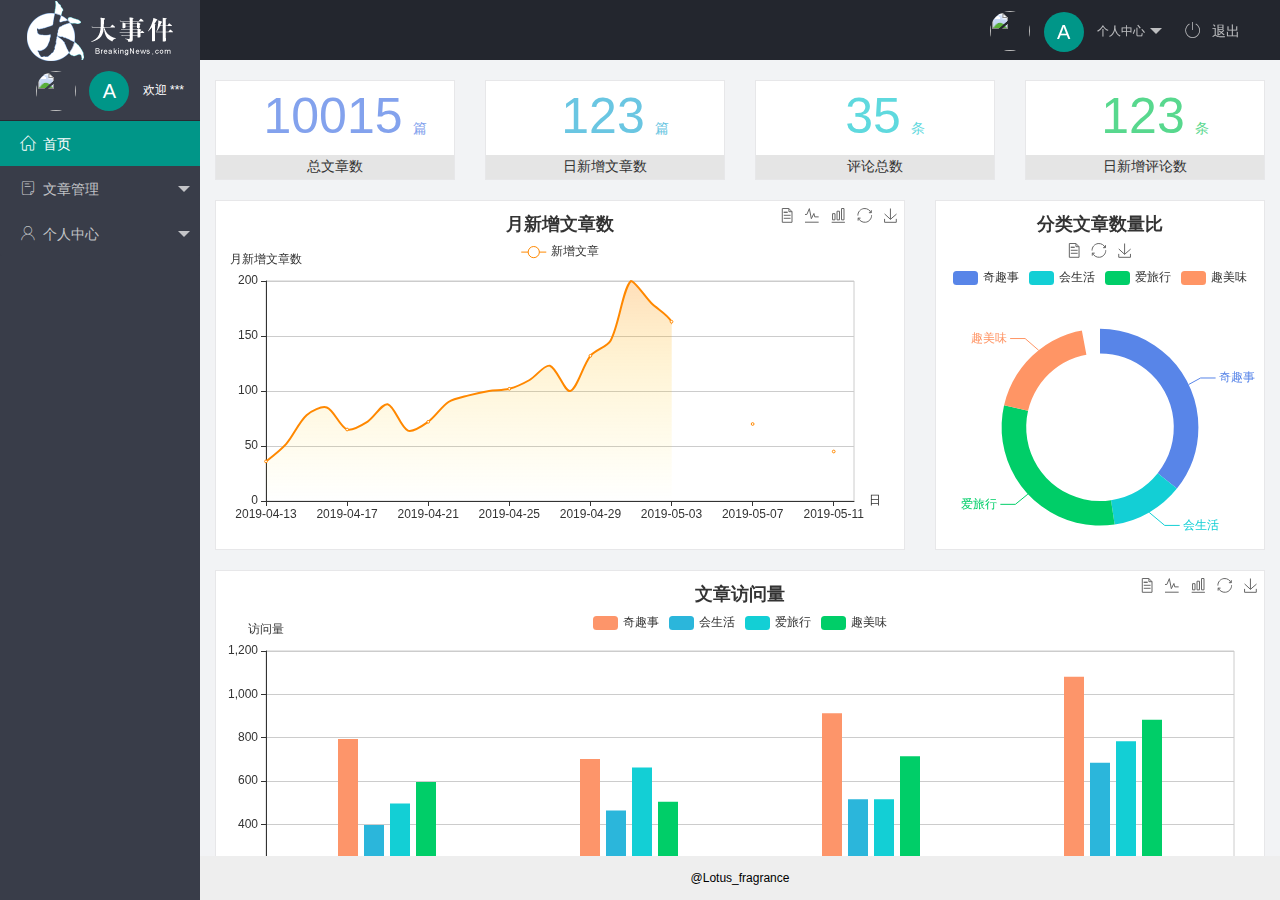
==== commit 42b85205: "完成了个人中心功能的开发" ====
--- a/index.html
+++ b/index.html
@@ -26,9 +26,9 @@
                         个人中心
                     </a>
                     <dl class="layui-nav-child">
-                        <dd><a href="">基本资料</a></dd>
-                        <dd><a href="">更换图像</a></dd>
-                        <dd><a href="">重置密码</a></dd>
+                        <dd><a href="./user/user-info.html" target="fm">基本资料</a></dd>
+                        <dd><a href="./user/user-reImage.html" target="fm">更换图像</a></dd>
+                        <dd><a href="./user/user-pwd.html" target="fm">重置密码</a></dd>
                     </dl>
                 </li>
                 <li class="layui-nav-item" lay-header-event="menuRight" lay-unselect>
@@ -62,9 +62,12 @@
                     <li class="layui-nav-item">
                         <a href="javascript:;"><span class="iconfont icon-user"></span>个人中心</a>
                         <dl class="layui-nav-child">
-                            <dd><a href="javascript:;"><i class="layui-icon layui-icon-app"></i>基本资料</a></dd>
-                            <dd><a href="javascript:;"><i class="layui-icon layui-icon-app"></i>更换图像</a></dd>
-                            <dd><a href="javascript:;"><i class="layui-icon layui-icon-app"></i>重置密码</a></dd>
+                            <dd><a href="./user/user-info.html" target="fm"><i
+                                        class="layui-icon layui-icon-app"></i>基本资料</a></dd>
+                            <dd><a href="./user/user-reImage.html" target="fm"><i
+                                        class="layui-icon layui-icon-app"></i>更换图像</a></dd>
+                            <dd><a href="./user/user-pwd.html" target="fm"><i
+                                        class="layui-icon layui-icon-app"></i>重置密码</a></dd>
 
                         </dl>
                     </li>
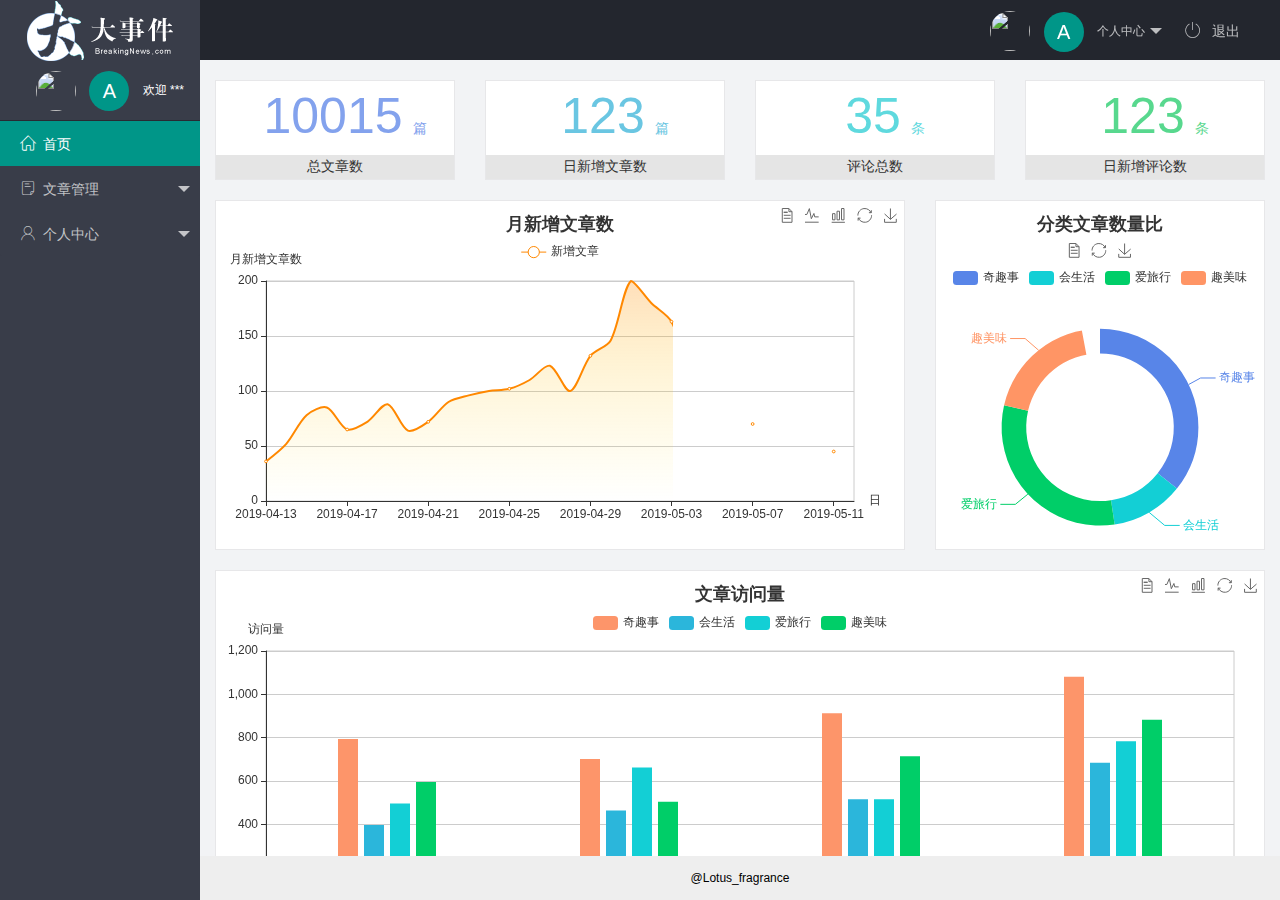
==== commit f058e6f8: "完成了文章管理功能的开发" ====
--- a/index.html
+++ b/index.html
@@ -54,9 +54,9 @@
                     <li class="layui-nav-item">
                         <a class="" href="javascript:;"><span class="iconfont icon-16"></span>文章管理</a>
                         <dl class="layui-nav-child">
-                            <dd><a href="javascript:;"><i class="layui-icon layui-icon-app"></i>文章分类</a></dd>
-                            <dd><a href="javascript:;"><i class="layui-icon layui-icon-app"></i>文章列表</a></dd>
-                            <dd><a href="javascript:;"><i class="layui-icon layui-icon-app"></i>发布文章</a></dd>
+                            <dd><a href="./artical/art_type.html" target="fm"><i class="layui-icon layui-icon-app"></i>文章分类</a></dd>
+                            <dd><a href="./artical/art_list.html" target="fm"><i class="layui-icon layui-icon-app"></i>文章列表</a></dd>
+                            <dd><a href="./artical/art_pub.html" target="fm"><i class="layui-icon layui-icon-app"></i>发布文章</a></dd>
                         </dl>
                     </li>
                     <li class="layui-nav-item">
